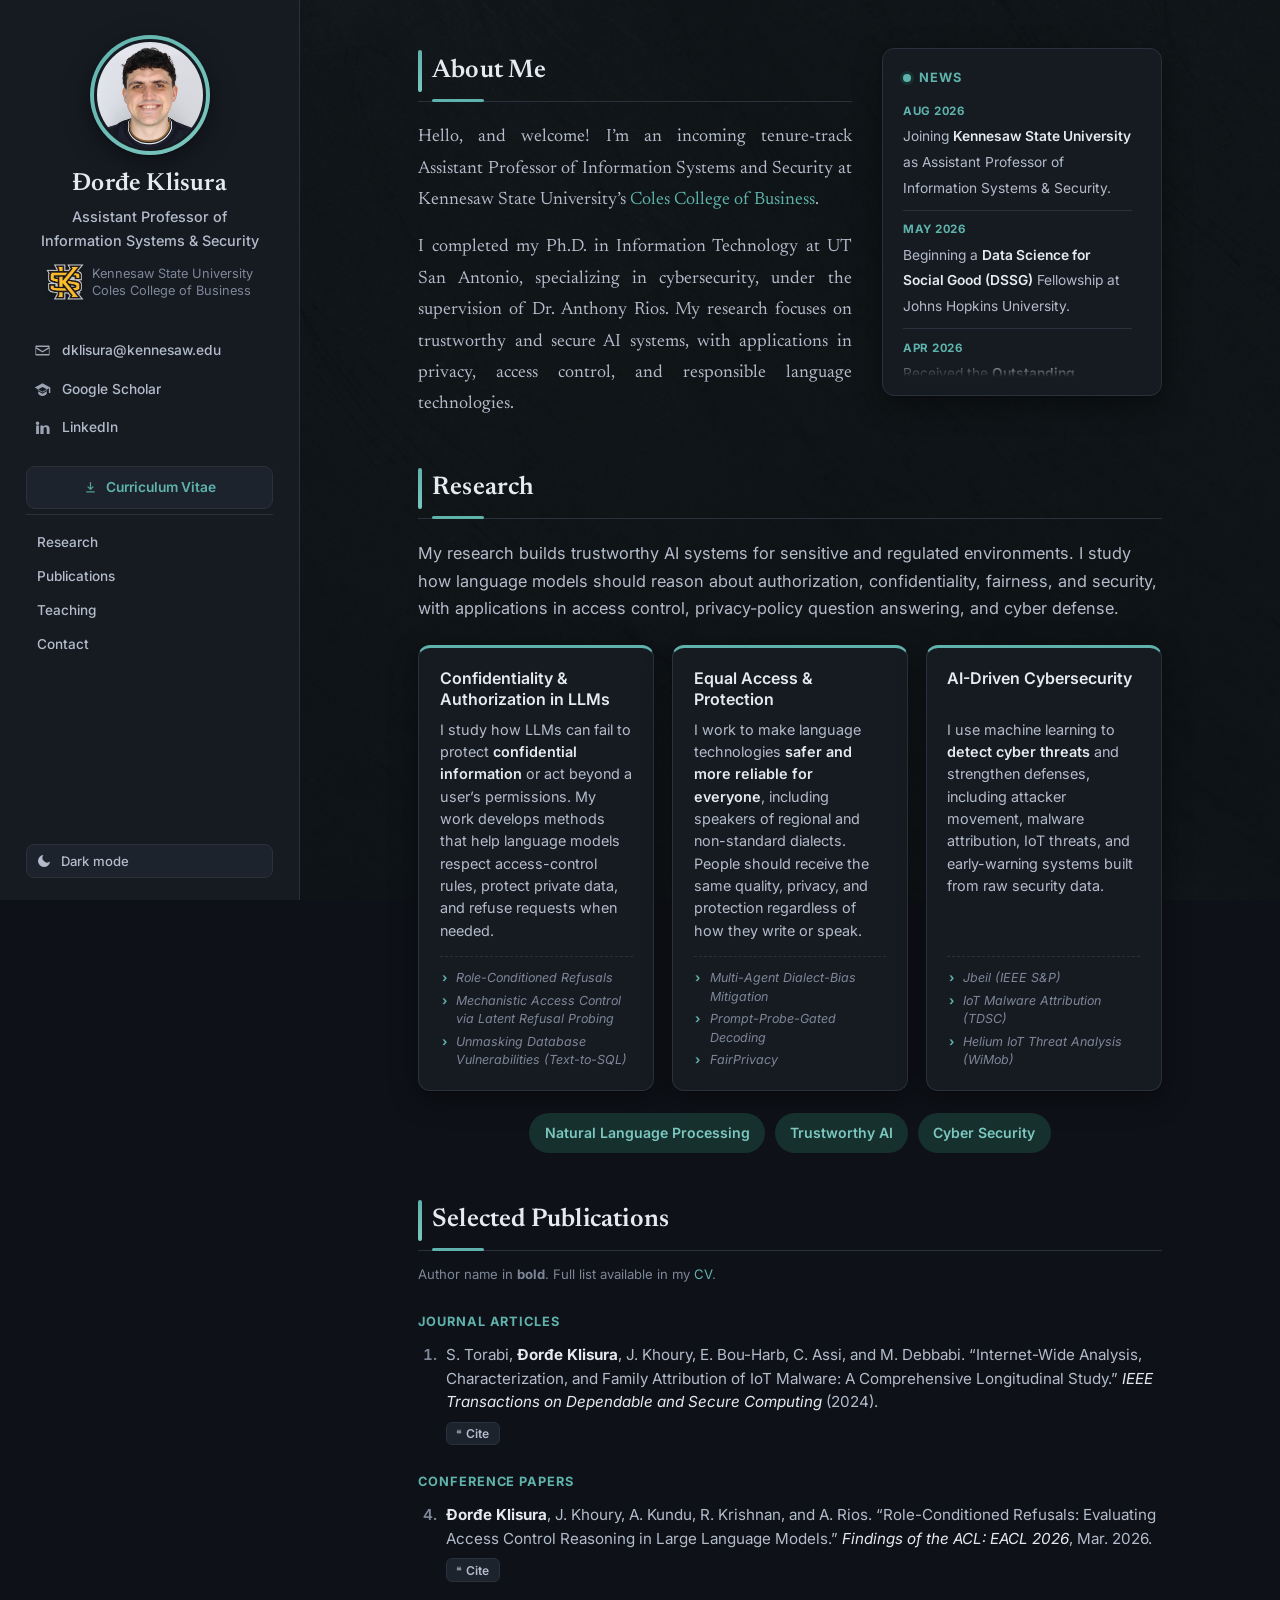
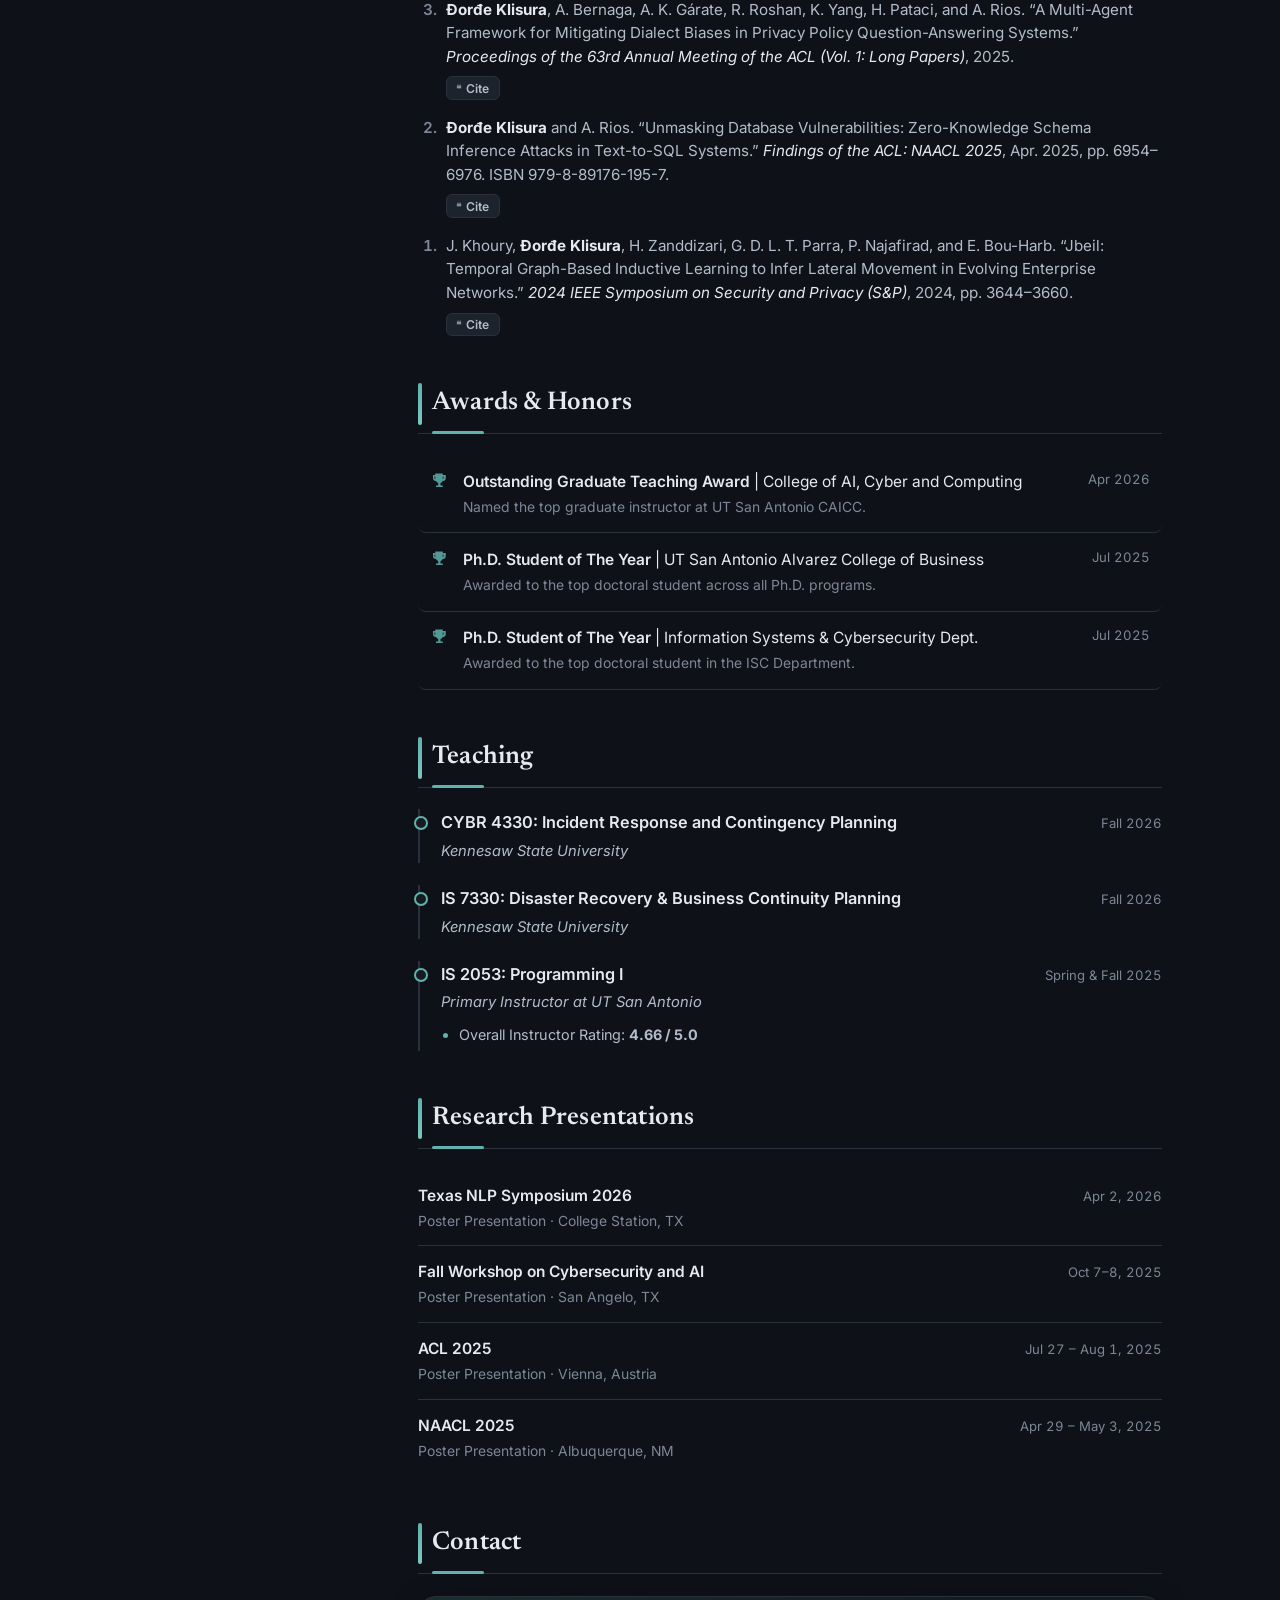
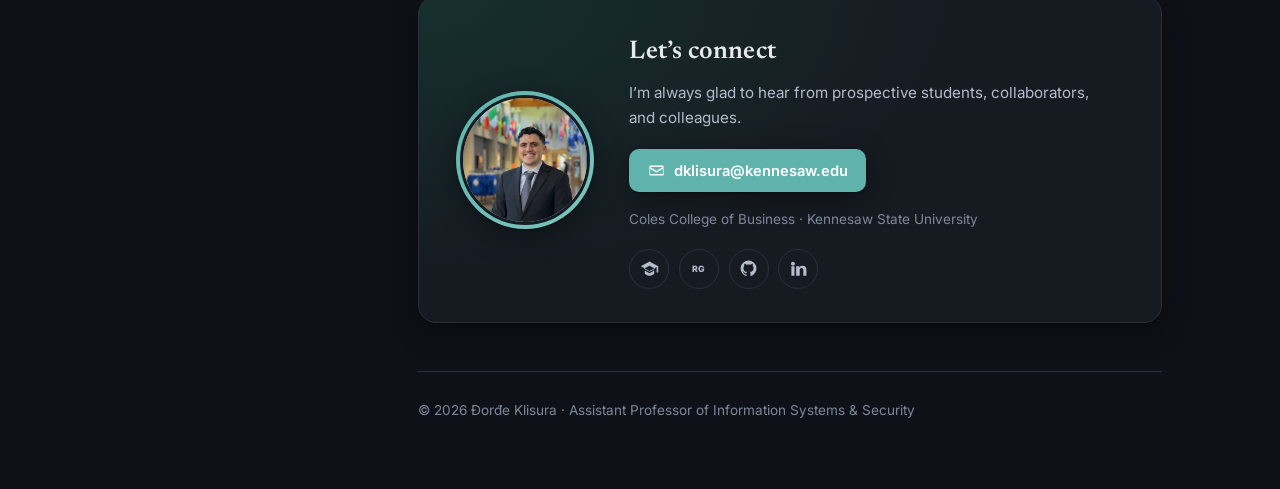
==== index.html @ e6a0f594 "Remove Data Analytics from research keywords Co-Authored-By: Claude Opus 4.8 (1M context) <noreply@a" ====
<!DOCTYPE html>
<html lang="en">
<head>
  <meta charset="UTF-8" />
  <meta name="viewport" content="width=device-width, initial-scale=1.0" />
  <title>Đorđe Klisura | Personal Page</title>
  <meta name="description" content="Đorđe Klisura — Assistant Professor of Information Systems and Security. Research in Trustworthy AI, permission-aware language models, and AI-driven cybersecurity." />
  <meta name="author" content="Đorđe Klisura" />

  <!-- Set theme before paint (default dark) to avoid a flash -->
  <script>
    (function () {
      try {
        document.documentElement.setAttribute("data-theme", localStorage.getItem("theme") || "dark");
      } catch (e) {
        document.documentElement.setAttribute("data-theme", "dark");
      }
    })();
  </script>

  <!-- Open Graph / social share -->
  <meta property="og:type" content="website" />
  <meta property="og:url" content="https://klisura-code.github.io/" />
  <meta property="og:title" content="Đorđe Klisura — Assistant Professor of IS &amp; Security" />
  <meta property="og:description" content="Research in Trustworthy AI, permission-aware language models, and AI-driven cybersecurity." />
  <meta property="og:image" content="https://klisura-code.github.io/assets/img/og-cover.png" />
  <meta property="og:image:width" content="1200" />
  <meta property="og:image:height" content="630" />
  <meta name="twitter:card" content="summary_large_image" />
  <meta name="twitter:title" content="Đorđe Klisura — Assistant Professor of IS &amp; Security" />
  <meta name="twitter:description" content="Research in Trustworthy AI, permission-aware language models, and AI-driven cybersecurity." />
  <meta name="twitter:image" content="https://klisura-code.github.io/assets/img/og-cover.png" />

  <!-- Structured data (schema.org Person) -->
  <script type="application/ld+json">
  {
    "@context": "https://schema.org",
    "@type": "Person",
    "name": "Đorđe Klisura",
    "givenName": "Đorđe",
    "familyName": "Klisura",
    "jobTitle": "Assistant Professor of Information Systems and Security",
    "email": "mailto:dklisura@kennesaw.edu",
    "url": "https://klisura-code.github.io/",
    "image": "https://klisura-code.github.io/picture/profile_photo.jpg",
    "worksFor": {
      "@type": "CollegeOrUniversity",
      "name": "Kennesaw State University",
      "department": "Coles College of Business"
    },
    "alumniOf": [
      { "@type": "CollegeOrUniversity", "name": "The University of Texas at San Antonio" },
      { "@type": "CollegeOrUniversity", "name": "University of Primorska" }
    ],
    "knowsAbout": [
      "Trustworthy AI",
      "Natural Language Processing",
      "Large Language Models",
      "Access Control",
      "Cybersecurity",
      "Machine Learning Fairness"
    ],
    "sameAs": [
      "https://scholar.google.com/citations?user=jpv8YdQAAAAJ&hl=en",
      "https://github.com/klisura-code",
      "https://www.linkedin.com/in/djordje-klisura/"
    ]
  }
  </script>

  <!-- Favicon: ĐK monogram -->
  <link rel="icon" href="[data-uri]" />

  <!-- Fonts -->
  <link rel="preconnect" href="https://fonts.googleapis.com" />
  <link rel="preconnect" href="https://fonts.gstatic.com" crossorigin />
  <link href="https://fonts.googleapis.com/css2?family=Newsreader:ital,opsz,wght@0,6..72,400;0,6..72,500;0,6..72,600;1,6..72,400&family=Inter:wght@400;500;600;700&display=swap" rel="stylesheet" />

  <link rel="stylesheet" href="assets/css/style.css?v=20260606b" />
</head>
<body>
  <a class="skip-link" href="#main">Skip to content</a>

  <div id="progress" class="scroll-progress" aria-hidden="true"></div>

  <header class="topbar">
    <span class="topbar-name">Đorđe Klisura</span>
  </header>

  <button id="navToggle" class="nav-toggle" aria-label="Open navigation" aria-expanded="false">
    <span></span><span></span><span></span>
  </button>

  <div class="layout">
    <!-- ============ SIDEBAR ============ -->
    <aside class="sidebar" id="sidebar">
      <div class="sidebar-inner">
        <div class="profile">
          <span class="avatar-wrap"><img class="avatar" src="picture/profile_photo.jpg" alt="Đorđe Klisura" /></span>
          <h1 class="name">Đorđe Klisura</h1>
          <p class="role">Assistant Professor of<br />Information Systems &amp; Security</p>
          <div class="affil-row">
            <img class="affil-logo" src="picture/Kennesaw_State_Owls_logo.svg.png" alt="Kennesaw State University" width="38" height="38" />
            <p class="affil">Kennesaw State University<br /><span>Coles College of Business</span></p>
          </div>
        </div>

        <ul class="contacts">
          <li>
            <a href="mailto:dklisura@kennesaw.edu">
              <svg viewBox="0 0 24 24" aria-hidden="true"><path d="M3 5h18a1 1 0 0 1 1 1v12a1 1 0 0 1-1 1H3a1 1 0 0 1-1-1V6a1 1 0 0 1 1-1Zm0 2v.2l9 5.4 9-5.4V7H3Zm18 2.5-8.5 5.1a1 1 0 0 1-1 0L3 9.5V17h18V9.5Z"/></svg>
              <span>dklisura@kennesaw.edu</span>
            </a>
          </li>
          <li>
            <a href="https://scholar.google.com/citations?user=jpv8YdQAAAAJ&hl=en" target="_blank" rel="noopener">
              <svg viewBox="0 0 24 24" aria-hidden="true"><path d="M12 3 1 9l11 6 9-4.9V17h2V9L12 3Zm0 13.2L4.8 12.3 12 8.4l7.2 3.9L12 16.2ZM6 14.6v3.1c0 1.7 2.7 3.3 6 3.3s6-1.6 6-3.3v-3.1l-6 3.3-6-3.3Z"/></svg>
              <span>Google Scholar</span>
            </a>
          </li>
          <li>
            <a href="https://www.linkedin.com/in/djordje-klisura/" target="_blank" rel="noopener">
              <svg viewBox="0 0 24 24" aria-hidden="true"><path d="M4.98 3.5a2.5 2.5 0 1 1 0 5 2.5 2.5 0 0 1 0-5ZM3 9h4v12H3V9Zm6 0h3.8v1.7h.05c.53-1 1.83-2.05 3.77-2.05C20.5 8.65 22 10.6 22 14v7h-4v-6.2c0-1.5-.03-3.4-2.07-3.4-2.07 0-2.39 1.6-2.39 3.3V21H9V9Z"/></svg>
              <span>LinkedIn</span>
            </a>
          </li>
        </ul>

        <a class="cv-btn" href="Curriculum_Vitae.pdf" target="_blank" rel="noopener">
          <svg viewBox="0 0 24 24" aria-hidden="true"><path d="M12 3a1 1 0 0 1 1 1v8.59l2.3-2.3a1 1 0 1 1 1.4 1.42l-4 4a1 1 0 0 1-1.4 0l-4-4a1 1 0 1 1 1.4-1.42l2.3 2.3V4a1 1 0 0 1 1-1ZM5 19a1 1 0 0 1 1-1h12a1 1 0 1 1 0 2H6a1 1 0 0 1-1-1Z"/></svg>
          Curriculum Vitae
        </a>

        <nav class="site-nav" aria-label="Sections">
          <a href="#research">Research</a>
          <a href="#publications">Publications</a>
          <a href="#teaching">Teaching</a>
          <a href="#contact">Contact</a>
        </nav>

        <div class="sidebar-foot">
          <button id="themeToggle" class="theme-toggle" aria-label="Toggle dark mode">
            <svg class="i-sun" viewBox="0 0 24 24" aria-hidden="true"><path d="M12 18a6 6 0 1 1 0-12 6 6 0 0 1 0 12Zm0-15a1 1 0 0 1 1 1v1.5a1 1 0 1 1-2 0V4a1 1 0 0 1 1-1Zm0 16a1 1 0 0 1 1 1v1.5a1 1 0 1 1-2 0V20a1 1 0 0 1 1-1ZM4 11h1.5a1 1 0 1 1 0 2H4a1 1 0 1 1 0-2Zm14.5 0H20a1 1 0 1 1 0 2h-1.5a1 1 0 1 1 0-2ZM5.6 4.2 6.7 5.3a1 1 0 0 1-1.4 1.4L4.2 5.6a1 1 0 0 1 1.4-1.4Zm12.7 12.7 1.1 1.1a1 1 0 0 1-1.4 1.4l-1.1-1.1a1 1 0 0 1 1.4-1.4ZM18.4 4.2a1 1 0 0 1 1.4 1.4l-1.1 1.1a1 1 0 0 1-1.4-1.4l1.1-1.1ZM5.7 16.9a1 1 0 0 1 1.4 1.4L6 19.4a1 1 0 0 1-1.4-1.4l1.1-1.1Z"/></svg>
            <svg class="i-moon" viewBox="0 0 24 24" aria-hidden="true"><path d="M21 12.8A9 9 0 1 1 11.2 3a7 7 0 0 0 9.8 9.8Z"/></svg>
            <span class="theme-label">Dark mode</span>
          </button>
        </div>
      </div>
    </aside>

    <!-- ============ MAIN ============ -->
    <main class="content" id="main">

      <section id="about" class="section">
        <div class="about-grid">
        <div class="about-bio">
        <h2>About Me</h2>
        <p class="lede">
          Hello, and welcome! I’m an incoming tenure-track Assistant Professor of Information Systems and Security
          at Kennesaw State University’s
          <a href="https://campus.kennesaw.edu/colleges-departments/coles/academics/information-systems-security/index.php" target="_blank" rel="noopener">Coles College of Business</a>.
        </p>
        <p class="lede" style="margin-top: 1rem;">
          I completed my Ph.D. in Information Technology at UT San Antonio, specializing in cybersecurity,
          under the supervision of Dr. Anthony Rios. My research focuses on
          trustworthy and secure AI systems, with applications in privacy, access control, and
          responsible language technologies.
        </p>
        </div>
        <aside class="about-news">
        <h3 class="news-heading">News</h3>
        <ul class="news-list">
          <li>
            <span class="news-date">Aug 2026</span>
            <span class="news-text">Joining <strong>Kennesaw State University</strong> as Assistant Professor of Information Systems &amp; Security.</span>
          </li>
          <li>
            <span class="news-date">May 2026</span>
            <span class="news-text">Beginning a <strong>Data Science for Social Good (DSSG)</strong> Fellowship at Johns Hopkins University.</span>
          </li>
          <li>
            <span class="news-date">Apr 2026</span>
            <span class="news-text">Received the <strong>Outstanding Graduate Teaching Award</strong> from the UTSA College of AI, Cyber and Computing.</span>
          </li>
          <li>
            <span class="news-date">Mar 2026</span>
            <span class="news-text">“Role-Conditioned Refusals” accepted to <strong>Findings of the ACL: EACL 2026</strong>.</span>
          </li>
          <li>
            <span class="news-date">Jul 2025</span>
            <span class="news-text">Named <strong>Ph.D. Student of the Year</strong>, UTSA Alvarez College of Business.</span>
          </li>
          <li>
            <span class="news-date">May 2025</span>
            <span class="news-text">“A Multi-Agent Framework for Mitigating Dialect Biases” accepted to <strong>ACL 2025</strong> (A&#42;).</span>
          </li>
        </ul>
        </aside>
        </div>
      </section>

      <section id="research" class="section">
        <h2>Research</h2>
        <p class="section-intro">
          My research builds trustworthy AI systems for sensitive and regulated environments.
          I study how language models should reason about authorization, confidentiality, fairness,
          and security, with applications in access control, privacy-policy question answering, and cyber defense.
        </p>
        <div class="research-grid">
          <article class="research-card">
            <h3>Confidentiality &amp; Authorization in LLMs</h3>
            <p>
              I study how LLMs can fail to protect <strong>confidential information</strong> or act beyond a
              user’s permissions. My work develops methods that help language models respect access-control
              rules, protect private data, and refuse requests when needed.
            </p>
            <ul class="research-papers">
              <li>Role-Conditioned Refusals</li>
              <li>Mechanistic Access Control via Latent Refusal Probing</li>
              <li>Unmasking Database Vulnerabilities (Text-to-SQL)</li>
            </ul>
          </article>
          <article class="research-card">
            <h3>Equal Access &amp; Protection</h3>
            <p>
              I work to make language technologies <strong>safer and more reliable for everyone</strong>,
              including speakers of regional and non-standard dialects. People should receive the same quality,
              privacy, and protection regardless of how they write or speak.
            </p>
            <ul class="research-papers">
              <li>Multi-Agent Dialect-Bias Mitigation</li>
              <li>Prompt-Probe-Gated Decoding</li>
              <li>FairPrivacy</li>
            </ul>
          </article>
          <article class="research-card">
            <h3>AI-Driven Cybersecurity</h3>
            <p>
              I use machine learning to <strong>detect cyber threats</strong> and strengthen defenses,
              including attacker movement, malware attribution, IoT threats, and early-warning systems
              built from raw security data.
            </p>
            <ul class="research-papers">
              <li>Jbeil (IEEE S&amp;P)</li>
              <li>IoT Malware Attribution (TDSC)</li>
              <li>Helium IoT Threat Analysis (WiMob)</li>
            </ul>
          </article>
        </div>
        <div class="tags">
          <span class="tag">Natural Language Processing</span>
          <span class="tag">Trustworthy AI</span>
          <span class="tag">Cyber Security</span>
        </div>
      </section>

      <!-- ============ PUBLICATIONS ============ -->
      <section id="publications" class="section">
        <h2>Selected Publications</h2>
        <p class="muted-note">Author name in <strong>bold</strong>. Full list available in my <a href="Curriculum_Vitae.pdf" target="_blank" rel="noopener">CV</a>.</p>

        <h3 class="sub">Journal Articles</h3>
        <ol class="pub-list" reversed>
          <li>
            S. Torabi, <strong>Đorđe Klisura</strong>, J. Khoury, E. Bou-Harb, C. Assi, and M. Debbabi.
            “Internet-Wide Analysis, Characterization, and Family Attribution of IoT Malware: A Comprehensive Longitudinal Study.”
            <em>IEEE Transactions on Dependable and Secure Computing</em> (2024).
            <div class="pub-actions"><button class="cite-btn" data-cite="torabi2024iot">Cite</button></div>
          </li>
        </ol>

        <h3 class="sub">Conference Papers</h3>
        <ol class="pub-list" reversed>
          <li>
            <strong>Đorđe Klisura</strong>, J. Khoury, A. Kundu, R. Krishnan, and A. Rios.
            “Role-Conditioned Refusals: Evaluating Access Control Reasoning in Large Language Models.”
            <em>Findings of the ACL: EACL 2026</em>, Mar. 2026.
            <div class="pub-actions"><button class="cite-btn" data-cite="klisura2026roleconditioned">Cite</button></div>
          </li>
          <li>
            <strong>Đorđe Klisura</strong>, A. Bernaga, A. K. Gárate, R. Roshan, K. Yang, H. Pataci, and A. Rios.
            “A Multi-Agent Framework for Mitigating Dialect Biases in Privacy Policy Question-Answering Systems.”
            <em>Proceedings of the 63rd Annual Meeting of the ACL (Vol. 1: Long Papers)</em>, 2025.
            <div class="pub-actions"><button class="cite-btn" data-cite="klisura2025multiagent">Cite</button></div>
          </li>
          <li>
            <strong>Đorđe Klisura</strong> and A. Rios.
            “Unmasking Database Vulnerabilities: Zero-Knowledge Schema Inference Attacks in Text-to-SQL Systems.”
            <em>Findings of the ACL: NAACL 2025</em>, Apr. 2025, pp. 6954–6976. ISBN 979-8-89176-195-7.
            <div class="pub-actions"><button class="cite-btn" data-cite="klisura2025textsql">Cite</button></div>
          </li>
          <li>
            J. Khoury, <strong>Đorđe Klisura</strong>, H. Zanddizari, G. D. L. T. Parra, P. Najafirad, and E. Bou-Harb.
            “Jbeil: Temporal Graph-Based Inductive Learning to Infer Lateral Movement in Evolving Enterprise Networks.”
            <em>2024 IEEE Symposium on Security and Privacy (S&amp;P)</em>, 2024, pp. 3644–3660.
            <div class="pub-actions"><button class="cite-btn" data-cite="khoury2024jbeil">Cite</button></div>
          </li>
        </ol>

      </section>

      <!-- ============ AWARDS ============ -->
      <section id="awards" class="section">
        <h2>Awards &amp; Honors</h2>
        <ul class="award-list">
          <li>
            <div class="award-main">
              <strong>Outstanding Graduate Teaching Award</strong> | College of AI, Cyber and Computing
              <span class="award-desc">Named the top graduate instructor at UT San Antonio CAICC.</span>
            </div>
            <span class="meta">Apr 2026</span>
          </li>
          <li>
            <div class="award-main">
              <strong>Ph.D. Student of The Year</strong> | UT San Antonio Alvarez College of Business
              <span class="award-desc">Awarded to the top doctoral student across all Ph.D. programs.</span>
            </div>
            <span class="meta">Jul 2025</span>
          </li>
          <li>
            <div class="award-main">
              <strong>Ph.D. Student of The Year</strong> | Information Systems &amp; Cybersecurity Dept.
              <span class="award-desc">Awarded to the top doctoral student in the ISC Department.</span>
            </div>
            <span class="meta">Jul 2025</span>
          </li>
        </ul>
      </section>

      <!-- ============ TEACHING ============ -->
      <section id="teaching" class="section">
        <h2>Teaching</h2>
        <div class="timeline">
          <div class="entry">
            <div class="entry-head">
              <h3>CYBR 4330: Incident Response and Contingency Planning</h3>
              <span class="meta">Fall 2026</span>
            </div>
            <p class="entry-sub">Kennesaw State University</p>
          </div>
          <div class="entry">
            <div class="entry-head">
              <h3>IS 7330: Disaster Recovery &amp; Business Continuity Planning</h3>
              <span class="meta">Fall 2026</span>
            </div>
            <p class="entry-sub">Kennesaw State University</p>
          </div>
          <div class="entry">
            <div class="entry-head">
              <h3>IS 2053: Programming I</h3>
              <span class="meta">Spring &amp; Fall 2025</span>
            </div>
            <p class="entry-sub">Primary Instructor at UT San Antonio</p>
            <ul class="detail">
              <li>Overall Instructor Rating: <strong>4.66 / 5.0</strong></li>
            </ul>
          </div>
        </div>
      </section>

      <!-- ============ PRESENTATIONS ============ -->
      <section id="presentations" class="section">
        <h2>Research Presentations</h2>
        <ul class="award-list">
          <li>
            <div class="award-main">
              <strong>Texas NLP Symposium 2026</strong>
              <span class="award-desc">Poster Presentation · College Station, TX</span>
            </div>
            <span class="meta">Apr 2, 2026</span>
          </li>
          <li>
            <div class="award-main">
              <strong>Fall Workshop on Cybersecurity and AI</strong>
              <span class="award-desc">Poster Presentation · San Angelo, TX</span>
            </div>
            <span class="meta">Oct 7–8, 2025</span>
          </li>
          <li>
            <div class="award-main">
              <strong>ACL 2025</strong>
              <span class="award-desc">Poster Presentation · Vienna, Austria</span>
            </div>
            <span class="meta">Jul 27 – Aug 1, 2025</span>
          </li>
          <li>
            <div class="award-main">
              <strong>NAACL 2025</strong>
              <span class="award-desc">Poster Presentation · Albuquerque, NM</span>
            </div>
            <span class="meta">Apr 29 – May 3, 2025</span>
          </li>
        </ul>
      </section>

      <!-- ============ CONTACT ============ -->
      <section id="contact" class="section">
        <h2>Contact</h2>
        <div class="contact-card">
          <span class="contact-photo">
            <img src="picture/profile.jpg" alt="Đorđe Klisura" />
          </span>
          <div class="contact-body">
            <h3 class="contact-title">Let’s connect</h3>
            <p class="contact-msg">
              I’m always glad to hear from prospective students, collaborators, and colleagues.
            </p>
            <a class="contact-email" href="mailto:dklisura@kennesaw.edu">
              <svg viewBox="0 0 24 24" aria-hidden="true"><path d="M3 5h18a1 1 0 0 1 1 1v12a1 1 0 0 1-1 1H3a1 1 0 0 1-1-1V6a1 1 0 0 1 1-1Zm0 2v.2l9 5.4 9-5.4V7H3Zm18 2.5-8.5 5.1a1 1 0 0 1-1 0L3 9.5V17h18V9.5Z"/></svg>
              dklisura@kennesaw.edu
            </a>
            <p class="contact-office">Coles College of Business · Kennesaw State University</p>
            <div class="contact-socials">
              <a href="https://scholar.google.com/citations?user=jpv8YdQAAAAJ&hl=en" target="_blank" rel="noopener" aria-label="Google Scholar">
                <svg viewBox="0 0 24 24" aria-hidden="true"><path d="M12 3 1 9l11 6 9-4.9V17h2V9L12 3Zm0 13.2L4.8 12.3 12 8.4l7.2 3.9L12 16.2ZM6 14.6v3.1c0 1.7 2.7 3.3 6 3.3s6-1.6 6-3.3v-3.1l-6 3.3-6-3.3Z"/></svg>
              </a>
              <a href="https://www.researchgate.net/profile/Dorde-Klisura?ev=hdr_xprf" target="_blank" rel="noopener" aria-label="ResearchGate">
                <svg viewBox="0 0 24 24" aria-hidden="true"><text x="12" y="16.5" text-anchor="middle" font-family="Inter, Arial, sans-serif" font-size="11" font-weight="800" letter-spacing="-0.5" fill="currentColor">RG</text></svg>
              </a>
              <a href="https://github.com/klisura-code" target="_blank" rel="noopener" aria-label="GitHub">
                <svg viewBox="0 0 24 24" aria-hidden="true"><path d="M12 2a10 10 0 0 0-3.16 19.49c.5.09.68-.22.68-.48l-.01-1.7c-2.78.6-3.37-1.34-3.37-1.34-.45-1.16-1.1-1.47-1.1-1.47-.9-.62.07-.6.07-.6 1 .07 1.53 1.03 1.53 1.03.89 1.52 2.34 1.08 2.91.83.09-.65.35-1.08.63-1.33-2.22-.25-4.55-1.11-4.55-4.94 0-1.09.39-1.98 1.03-2.68-.1-.25-.45-1.27.1-2.64 0 0 .84-.27 2.75 1.02a9.56 9.56 0 0 1 5 0c1.91-1.29 2.75-1.02 2.75-1.02.55 1.37.2 2.39.1 2.64.64.7 1.03 1.59 1.03 2.68 0 3.84-2.34 4.69-4.57 4.94.36.31.68.92.68 1.85l-.01 2.74c0 .27.18.58.69.48A10 10 0 0 0 12 2Z"/></svg>
              </a>
              <a href="https://www.linkedin.com/in/djordje-klisura/" target="_blank" rel="noopener" aria-label="LinkedIn">
                <svg viewBox="0 0 24 24" aria-hidden="true"><path d="M4.98 3.5a2.5 2.5 0 1 1 0 5 2.5 2.5 0 0 1 0-5ZM3 9h4v12H3V9Zm6 0h3.8v1.7h.05c.53-1 1.83-2.05 3.77-2.05C20.5 8.65 22 10.6 22 14v7h-4v-6.2c0-1.5-.03-3.4-2.07-3.4-2.07 0-2.39 1.6-2.39 3.3V21H9V9Z"/></svg>
              </a>
            </div>
          </div>
        </div>
      </section>

      <footer class="page-foot">
        <p>© <span id="year">2026</span> Đorđe Klisura · Assistant Professor of Information Systems &amp; Security</p>
      </footer>

    </main>
  </div>

  <button id="toTop" class="to-top" aria-label="Back to top">
    <svg viewBox="0 0 24 24" aria-hidden="true"><path d="M12 8.3 5.7 14.6a1 1 0 0 0 1.4 1.4L12 11.1l4.9 4.9a1 1 0 0 0 1.4-1.4L12 8.3Z"/></svg>
  </button>

  <script src="assets/js/main.js"></script>
  <script src="assets/js/cite.js"></script>
</body>
</html>
---- assets/css/style.css ----
/* ============================================================
   Đorđe Klisura — Academic site
   Plain CSS, no build step. Light/dark via [data-theme].
   ============================================================ */

:root {
  --bg:        #f7f8fa;
  --surface:   #ffffff;
  --surface-2: #f1f3f7;
  --text:      #1c2230;
  --text-soft: #4a5468;
  --text-dim:  #7b8497;
  --border:    #e3e7ee;
  --accent:    #2f6f6b;   /* deep teal */
  --accent-2:  #1f5450;
  --accent-soft:#e4f0ef;
  --gold:      #b8860b;
  --shadow:    0 1px 2px rgba(20,30,50,.04), 0 6px 24px rgba(20,30,50,.06);
  --radius:    12px;
  --maxw:      820px;
  --sidebar-w: 300px;
}

[data-theme="dark"] {
  --bg:        #0e1117;
  --surface:   #161b22;
  --surface-2: #1c232d;
  --text:      #e6e9ef;
  --text-soft: #b3bccb;
  --text-dim:  #7d8798;
  --border:    #2a313c;
  --accent:    #5fb3ac;
  --accent-2:  #7cc7c0;
  --accent-soft:#16302e;
  --gold:      #d8a93a;
  --shadow:    0 1px 2px rgba(0,0,0,.3), 0 8px 28px rgba(0,0,0,.4);
}

* { box-sizing: border-box; }

html { scroll-behavior: smooth; }

body {
  margin: 0;
  background: var(--bg);
  color: var(--text);
  font-family: "Inter", -apple-system, BlinkMacSystemFont, "Segoe UI", Roboto, sans-serif;
  font-size: 15.5px;
  line-height: 1.65;
  -webkit-font-smoothing: antialiased;
  text-rendering: optimizeLegibility;
}

a { color: var(--accent); text-decoration: none; }
a:hover { text-decoration: underline; }

/* dark-mode textured background (fixed layer — reliable on iOS/mobile) */
[data-theme="dark"] body::before {
  content: ""; position: fixed; inset: 0; z-index: -1; pointer-events: none;
  background-image:
    linear-gradient(rgba(14,17,23,.74), rgba(14,17,23,.82)),
    url("../../picture/pexels-resourceboy-18541807.jpg");
  background-size: cover;
  background-position: center;
  background-repeat: no-repeat;
}

.skip-link {
  position: absolute; left: -999px; top: 0;
  background: var(--accent); color: #fff; padding: .6rem 1rem; z-index: 100;
  border-radius: 0 0 8px 0;
}
.skip-link:focus { left: 0; }

/* ============================================================
   Layout
   ============================================================ */
.layout { display: flex; align-items: flex-start; }

.sidebar {
  width: var(--sidebar-w);
  flex: 0 0 var(--sidebar-w);
  height: 100vh;
  position: sticky;
  top: 0;
  border-right: 1px solid var(--border);
  background: var(--surface);
  overflow-y: auto;
}
.sidebar-inner { padding: 2.2rem 1.6rem 1.4rem; display: flex; flex-direction: column; min-height: 100%; }

.content {
  flex: 1 1 auto;
  min-width: 0;
  max-width: var(--maxw);
  margin: 0 auto;
  padding: 3rem 2.4rem 4rem;
  overflow-wrap: break-word;
}

/* ============================================================
   Profile / sidebar
   ============================================================ */
.profile { text-align: center; margin-bottom: 1rem; }

/* avatar with branded gradient ring */
.avatar-wrap {
  display: block; box-sizing: border-box;
  width: 120px; height: 120px; margin: 0 auto .9rem;
  padding: 4px; border-radius: 50%;
  background: linear-gradient(135deg, var(--accent), var(--accent-2));
  box-shadow: var(--shadow);
}
.avatar {
  width: 112px; height: 112px;
  border-radius: 50%;
  object-fit: cover; object-position: center top;
  display: block;
  border: 3px solid var(--surface);
  background: var(--surface-2);
}

.name {
  font-family: "Newsreader", Georgia, serif;
  font-weight: 600;
  font-size: 1.55rem;
  line-height: 1.2;
  margin: 0 0 .35rem;
  letter-spacing: .2px;
}
.role { margin: 0 0 .65rem; font-size: .9rem; color: var(--text-soft); font-weight: 500; }
.affil-row {
  display: inline-flex; align-items: center; gap: .55rem;
  text-align: left; margin: 0 auto;
}
.affil-logo {
  width: 38px; height: 38px; flex: 0 0 38px; object-fit: contain;
  filter: drop-shadow(0 1px 2px rgba(0,0,0,.15));
}
.affil { margin: 0; font-size: .8rem; color: var(--text-dim); line-height: 1.35; }
.affil span { color: var(--text-dim); }

.contacts { list-style: none; padding: 0; margin: .5rem 0 1.2rem; display: flex; flex-direction: column; gap: .15rem; }
.contacts a {
  display: flex; align-items: center; gap: .65rem;
  padding: .42rem .55rem; border-radius: 8px;
  color: var(--text-soft); font-size: .86rem; font-weight: 500;
}
.contacts a:hover { background: var(--surface-2); color: var(--accent); text-decoration: none; }
.contacts svg { width: 17px; height: 17px; fill: currentColor; flex: 0 0 17px; opacity: .85; }
.contacts span { overflow: hidden; text-overflow: ellipsis; white-space: nowrap; }

/* download CV button */
.cv-btn {
  display: flex; align-items: center; justify-content: center; gap: .5rem;
  margin: .1rem 0 .25rem; padding: .55rem 1rem;
  background: var(--surface-2); color: var(--accent);
  border: 1px solid var(--border); border-radius: 9px;
  font-size: .86rem; font-weight: 600;
  transition: background .15s, border-color .15s, color .15s;
}
.cv-btn:hover {
  background: var(--accent-soft); border-color: var(--accent); color: var(--accent-2);
  text-decoration: none;
}
.cv-btn svg { width: 15px; height: 15px; fill: currentColor; opacity: .85; }

/* nav */
.site-nav { display: flex; flex-direction: column; gap: .05rem; margin-top: .1rem; padding-top: .65rem; border-top: 1px solid var(--border); }
.site-nav a {
  padding: .34rem .6rem; border-radius: 7px;
  color: var(--text-soft); font-size: .85rem; font-weight: 500;
  border-left: 2px solid transparent;
}
.site-nav a:hover { background: var(--surface-2); text-decoration: none; color: var(--text); }
.site-nav a.active { color: var(--accent); background: var(--accent-soft); border-left-color: var(--accent); font-weight: 600; }

.sidebar-foot { margin-top: auto; padding-top: 1.2rem; }
.theme-toggle {
  display: flex; align-items: center; gap: .55rem;
  width: 100%; padding: .5rem .6rem;
  background: var(--surface-2); border: 1px solid var(--border);
  border-radius: 8px; color: var(--text-soft); cursor: pointer;
  font-size: .82rem; font-weight: 500; font-family: inherit;
  transition: background .15s;
}
.theme-toggle:hover { color: var(--accent); border-color: var(--accent); }
.theme-toggle svg { width: 16px; height: 16px; fill: currentColor; }
.theme-toggle .i-moon { display: none; }
[data-theme="dark"] .theme-toggle .i-sun { display: none; }
[data-theme="dark"] .theme-toggle .i-moon { display: inline; }

/* ============================================================
   Sections
   ============================================================ */
.section { margin-bottom: 2.8rem; scroll-margin-top: 1.5rem; }

.section h2 {
  font-family: "Newsreader", Georgia, serif;
  font-size: 1.6rem;
  font-weight: 600;
  letter-spacing: .2px;
  margin: 0 0 1.3rem;
  padding: .1rem 0 .55rem .85rem;
  border-bottom: 1px solid var(--border);
  position: relative;
  display: flex;
  align-items: center;
}
/* leading accent bar */
.section h2::before {
  content: ""; position: absolute; left: 0; top: .15rem; bottom: .55rem;
  width: 4px; border-radius: 4px;
  background: linear-gradient(var(--accent), var(--accent-2));
}
/* short underline accent */
.section h2::after {
  content: ""; position: absolute; left: .85rem; bottom: -1px;
  width: 52px; height: 3px; border-radius: 3px; background: var(--accent);
}

.lede {
  font-size: 1.12rem; line-height: 1.75; color: var(--text-soft);
  font-family: "Newsreader", Georgia, serif; margin: 0;
  text-align: justify; text-justify: inter-word; hyphens: auto;
}
.lede strong { color: var(--text); font-weight: 600; }

/* About + News side-by-side */
.about-grid {
  display: grid; grid-template-columns: 1.55fr 1fr; gap: 1.9rem; align-items: start;
}
.about-bio h2 { margin-top: 0; }
.about-news {
  background: var(--surface); border: 1px solid var(--border);
  border-radius: var(--radius); padding: 1.15rem 1.25rem; box-shadow: var(--shadow);
  position: sticky; top: 1.5rem;
}
.news-heading {
  margin: 0 0 .85rem; font-size: .8rem; text-transform: uppercase; letter-spacing: 1px;
  color: var(--accent); font-weight: 700; display: flex; align-items: center; gap: .5rem;
}
.news-heading::before {
  content: ""; width: 8px; height: 8px; border-radius: 50%;
  background: var(--accent); box-shadow: 0 0 0 3px var(--accent-soft);
}

.muted-note { font-size: .82rem; color: var(--text-dim); margin: -.5rem 0 1.1rem; }

.sub {
  font-size: .8rem; text-transform: uppercase; letter-spacing: .9px;
  color: var(--accent); font-weight: 700; margin: 1.6rem 0 .7rem;
}

.dim { color: var(--text-dim); font-weight: 400; }

/* news feed (widget beside the bio) */
.news-list { list-style: none; margin: 0; padding: 0; }
/* fixed-height scrollable feed inside the widget */
.about-news .news-list {
  max-height: 275px; overflow-y: auto; padding-right: .55rem;
  scrollbar-width: thin; scrollbar-color: var(--border) transparent;
  -webkit-mask-image: linear-gradient(to bottom, #000 calc(100% - 18px), transparent);
          mask-image: linear-gradient(to bottom, #000 calc(100% - 18px), transparent);
}
.about-news .news-list::-webkit-scrollbar { width: 6px; }
.about-news .news-list::-webkit-scrollbar-thumb { background: var(--border); border-radius: 3px; }
.about-news .news-list::-webkit-scrollbar-track { background: transparent; }
.news-list li {
  padding: .6rem 0; border-bottom: 1px solid var(--border);
}
.news-list li:first-child { padding-top: 0; }
.news-list li:last-child { border-bottom: none; padding-bottom: 0; }
.news-date {
  display: block; margin-bottom: .15rem;
  font-size: .72rem; font-weight: 700; color: var(--accent);
  text-transform: uppercase; letter-spacing: .5px;
  font-variant-numeric: tabular-nums;
}
.news-text { font-size: .86rem; line-height: 1.45; color: var(--text-soft); }
.news-text strong { color: var(--text); font-weight: 600; }

/* research narrative */
.section-intro {
  font-size: 1.02rem; line-height: 1.7; color: var(--text-soft);
  margin: 0 0 1.4rem;
}
.research-grid {
  display: grid; grid-template-columns: repeat(3, 1fr); gap: 1.1rem; margin-bottom: 1.4rem;
}
.research-card {
  display: flex; flex-direction: column;
  background: var(--surface); border: 1px solid var(--border);
  border-radius: var(--radius); padding: 1.25rem 1.3rem; box-shadow: var(--shadow);
  border-top: 3px solid var(--accent);
  transition: transform .18s, border-color .18s;
}
.research-card:hover { transform: translateY(-3px); }
.research-card h3 {
  margin: 0 0 .55rem; font-size: 1rem; font-weight: 600; color: var(--text);
  line-height: 1.3; min-height: 2.6em;   /* 2 lines, so descriptions align */
}
.research-card p {
  margin: 0 0 .9rem; font-size: .9rem; line-height: 1.55; color: var(--text-soft);
}
.research-card strong { color: var(--text); font-weight: 600; }
.research-card .research-papers {
  list-style: none; margin: auto 0 0; padding: .75rem 0 0;
  border-top: 1px dashed var(--border);
}
.research-card .research-papers li {
  position: relative; padding-left: 1rem; margin-bottom: .3rem;
  font-size: .78rem; line-height: 1.45; color: var(--text-dim); font-style: italic;
}
.research-card .research-papers li:last-child { margin-bottom: 0; }
.research-card .research-papers li::before {
  content: "›"; position: absolute; left: .1rem; top: -.02em;
  color: var(--accent); font-style: normal; font-weight: 700;
}

/* tags */
.tags { display: flex; flex-wrap: wrap; justify-content: center; gap: .6rem; margin-top: .4rem; }
@media (max-width: 600px) { .tags { justify-content: flex-start; } }
.tag {
  background: var(--accent-soft); color: var(--accent-2);
  padding: .45rem .9rem; border-radius: 999px;
  font-size: .88rem; font-weight: 600; border: 1px solid transparent;
  transition: transform .16s, box-shadow .16s, border-color .16s;
}
.tag:hover { transform: translateY(-2px); box-shadow: var(--shadow); border-color: var(--accent); }
[data-theme="dark"] .tag { color: var(--accent-2); }

/* animated underline for inline content links (not nav/contacts/icon links) */
.lede a,
.pub-list a,
.entry-sub a:not(.ext-link),
.detail a {
  position: relative;
  text-decoration: none;
  background-image: linear-gradient(var(--accent), var(--accent));
  background-size: 0% 1.5px;
  background-position: 0 100%;
  background-repeat: no-repeat;
  transition: background-size .28s ease;
}
.lede a:hover,
.pub-list a:hover,
.entry-sub a:not(.ext-link):hover,
.detail a:hover {
  background-size: 100% 1.5px;
  text-decoration: none;
}

/* ============================================================
   Publications
   ============================================================ */
.pub-list { margin: 0; padding-left: 1.4rem; }
.pub-list li {
  margin-bottom: 1rem; padding-left: .3rem; line-height: 1.55;
  color: var(--text-soft); font-size: .95rem;
}
.pub-list li::marker { color: var(--text-dim); font-weight: 600; }
.pub-list strong { color: var(--text); }
.pub-list em { color: var(--text); font-style: italic; }

.badge {
  display: inline-block; margin: .2rem .15rem 0;
  font-size: .72rem; font-weight: 600; padding: .12rem .5rem;
  border-radius: 6px; background: var(--surface-2);
  color: var(--text-soft); border: 1px solid var(--border);
  white-space: nowrap; vertical-align: middle;
}
.badge-star { background: var(--accent); color: #fff; border-color: var(--accent); }
.badge-soft { background: var(--accent-soft); color: var(--accent-2); border-color: transparent; }

/* publication action row (Cite + future PDF/arXiv/Code links) */
.pub-actions { display: flex; flex-wrap: wrap; gap: .4rem; margin-top: .5rem; }
.cite-btn, .pub-link {
  display: inline-flex; align-items: center; gap: .3rem;
  font-size: .76rem; font-weight: 600; font-family: inherit;
  padding: .2rem .6rem; border-radius: 6px; cursor: pointer;
  background: var(--surface-2); color: var(--text-soft);
  border: 1px solid var(--border); transition: all .15s;
  text-decoration: none;
}
.cite-btn::before { content: "❝"; font-size: .85em; line-height: 1; opacity: .7; }
.cite-btn:hover, .pub-link:hover {
  background: var(--accent); color: #fff; border-color: var(--accent); text-decoration: none;
}
.cite-btn.done { background: var(--accent); color: #fff; border-color: var(--accent); }

/* BibTeX modal */
.cite-modal {
  position: fixed; inset: 0; z-index: 90;
  display: flex; align-items: center; justify-content: center;
  padding: 1.2rem; background: rgba(10,16,24,.55);
  opacity: 0; transition: opacity .2s ease;
}
.cite-modal.show { opacity: 1; }
.cite-modal[hidden] { display: none; }
.cite-modal__box {
  width: 100%; max-width: 640px; max-height: 85vh; overflow: auto;
  background: var(--surface); border: 1px solid var(--border);
  border-radius: var(--radius); box-shadow: var(--shadow);
  transform: translateY(8px); transition: transform .2s ease;
}
.cite-modal.show .cite-modal__box { transform: none; }
.cite-modal__head {
  display: flex; align-items: center; justify-content: space-between;
  padding: .9rem 1.2rem; border-bottom: 1px solid var(--border);
}
.cite-modal__title {
  font-size: .78rem; text-transform: uppercase; letter-spacing: .9px;
  color: var(--accent); font-weight: 700;
}
.cite-modal__close {
  background: none; border: none; cursor: pointer; line-height: 1;
  font-size: 1.5rem; color: var(--text-dim); padding: 0 .2rem;
}
.cite-modal__close:hover { color: var(--text); }
.cite-modal__text {
  margin: 0; padding: 1.2rem; white-space: pre-wrap; word-break: break-word;
  font-family: ui-monospace, SFMono-Regular, "SF Mono", Menlo, Consolas, monospace;
  font-size: .82rem; line-height: 1.55; color: var(--text-soft);
}
.cite-modal__copy {
  display: block; margin: 0 1.2rem 1.2rem auto;
  padding: .5rem 1.1rem; border-radius: 8px; cursor: pointer;
  font-size: .85rem; font-weight: 600; font-family: inherit;
  background: var(--accent); color: #fff; border: 1px solid var(--accent);
  transition: background .15s;
}
.cite-modal__copy:hover { background: var(--accent-2); }

/* ============================================================
   Timeline entries
   ============================================================ */
.timeline { display: flex; flex-direction: column; gap: 1.4rem; }
.entry {
  position: relative; padding-left: 1.3rem;
  border-left: 2px solid var(--border);
}
.entry::before {
  content: ""; position: absolute; left: -6px; top: .45rem;
  width: 10px; height: 10px; border-radius: 50%;
  background: var(--surface); border: 2px solid var(--accent);
  transition: background .18s ease, box-shadow .18s ease, transform .18s ease;
}
.entry:hover::before {
  background: var(--accent);
  transform: scale(1.15);
  box-shadow: 0 0 0 4px var(--accent-soft);
}
.entry-head {
  display: flex; justify-content: space-between; align-items: baseline;
  gap: 1rem; flex-wrap: wrap;
}
.entry-head h3 {
  margin: 0; font-size: 1.02rem; font-weight: 600; color: var(--text);
}
.entry .meta { font-size: .82rem; color: var(--text-dim); white-space: nowrap; font-variant-numeric: tabular-nums; }
.entry-sub { margin: .15rem 0 0; color: var(--text-soft); font-style: italic; font-size: .92rem; }

/* Professional Development: place date/location below the event title */
#development .entry-head { flex-direction: column; align-items: flex-start; gap: .12rem; }

/* inline external link (e.g. program / institution site) */
.ext-link {
  font-style: normal; font-weight: 600; font-size: .82rem;
  color: var(--accent); white-space: nowrap; margin-left: .45rem;
}
.ext-link::before {
  content: "·"; color: var(--text-dim); font-weight: 400; margin-right: .45rem;
}
.ext-link::after { content: "↗"; font-size: .9em; margin-left: .15rem; }
.ext-link:hover { text-decoration: underline; }

.pill {
  display: inline-block; font-size: .68rem; font-weight: 700;
  text-transform: uppercase; letter-spacing: .5px;
  background: var(--accent-soft); color: var(--accent-2);
  padding: .12rem .45rem; border-radius: 5px; vertical-align: middle;
  font-style: normal;
}

.detail { margin: .5rem 0 0; padding-left: 1.1rem; }
.detail li { font-size: .9rem; color: var(--text-soft); margin-bottom: .25rem; }
.detail li::marker { color: var(--accent); }

/* ============================================================
   Award / list rows
   ============================================================ */
.award-list { list-style: none; margin: 0; padding: 0; }
.award-list li {
  display: flex; justify-content: space-between; align-items: baseline;
  gap: 1.2rem; padding: .8rem 0; border-bottom: 1px solid var(--border);
}
.award-list li:last-child { border-bottom: none; }
.award-main { min-width: 0; }
.award-main strong { color: var(--text); font-weight: 600; }
.award-desc { display: block; font-size: .87rem; color: var(--text-dim); margin-top: .1rem; }
.award-list .meta { font-size: .82rem; color: var(--text-dim); white-space: nowrap; font-variant-numeric: tabular-nums; }

/* Awards — trophy marker (scoped to #awards only) */
#awards .award-list li {
  display: grid;
  grid-template-columns: auto 1fr auto;
  column-gap: .95rem;
  align-items: start;
  padding: .85rem .7rem;
  border-bottom: 1px solid var(--border);
  border-radius: 8px;
  transition: background .15s;
}
#awards .award-list li:hover { background: var(--accent-soft); }
#awards .award-list li::before {
  content: "";
  width: 18px; height: 18px; margin-top: .18rem; opacity: .85;
  background: url("[data-uri]") center/contain no-repeat;
}
[data-theme="dark"] #awards .award-list li::before {
  background-image: url("[data-uri]");
}

/* ============================================================
   Cards / two column
   ============================================================ */
.two-col { display: grid; grid-template-columns: 1fr 1fr; gap: 1.2rem; }
.card {
  background: var(--surface); border: 1px solid var(--border);
  border-radius: var(--radius); padding: 1.3rem 1.4rem; box-shadow: var(--shadow);
  transition: transform .18s, border-color .18s, box-shadow .18s;
}
.card:hover { transform: translateY(-2px); border-color: var(--accent); }
.card-title {
  font-size: .78rem; text-transform: uppercase; letter-spacing: .9px;
  color: var(--accent); font-weight: 700; margin: 0 0 .7rem;
}
.plain { list-style: none; margin: 0; padding: 0; }
.plain li {
  font-size: .88rem; color: var(--text-soft);
  padding: .32rem 0; border-bottom: 1px dashed var(--border); line-height: 1.45;
}
.plain li:last-child { border-bottom: none; }
.plain strong { color: var(--text); }

/* ============================================================
   Contact
   ============================================================ */
.contact-card {
  display: flex; align-items: center; gap: 2.2rem;
  margin-top: 1.4rem; padding: 2.1rem 2.3rem;
  background:
    radial-gradient(120% 140% at 0% 0%, var(--accent-soft), transparent 60%),
    var(--surface);
  border: 1px solid var(--border); border-radius: 18px; box-shadow: var(--shadow);
}
.contact-photo {
  flex: 0 0 auto; display: block; box-sizing: border-box;
  width: 138px; height: 138px; padding: 4px; border-radius: 50%;
  background: linear-gradient(135deg, var(--accent), var(--accent-2));
  box-shadow: var(--shadow);
}
.contact-photo img {
  width: 130px; height: 130px; border-radius: 50%; display: block;
  object-fit: cover; object-position: center top; border: 3px solid var(--surface);
}
.contact-body { min-width: 0; }
.contact-title {
  font-family: "Newsreader", Georgia, serif; font-size: 1.6rem; font-weight: 600;
  margin: 0 0 .5rem; color: var(--text); letter-spacing: .2px;
}
.contact-msg { margin: 0 0 1.2rem; font-size: .95rem; line-height: 1.6; color: var(--text-soft); max-width: 48ch; }
.contact-email {
  display: inline-flex; align-items: center; gap: .55rem;
  background: var(--accent); color: #fff; padding: .6rem 1.15rem; border-radius: 10px;
  font-weight: 600; font-size: .92rem; box-shadow: var(--shadow);
  transition: background .15s, transform .15s;
}
.contact-email:hover { background: var(--accent-2); text-decoration: none; transform: translateY(-1px); }
.contact-email svg { width: 17px; height: 17px; fill: currentColor; }
.contact-office { margin: 1rem 0 1.1rem; font-size: .85rem; color: var(--text-dim); }
.contact-socials { display: flex; gap: .6rem; }
.contact-socials a {
  width: 40px; height: 40px; border-radius: 50%;
  display: flex; align-items: center; justify-content: center;
  background: var(--surface); border: 1px solid var(--border); color: var(--text-soft);
  transition: background .15s, color .15s, border-color .15s, transform .15s;
}
.contact-socials a:hover {
  background: var(--accent); color: #fff; border-color: var(--accent);
  transform: translateY(-2px); text-decoration: none;
}
.contact-socials svg { width: 19px; height: 19px; fill: currentColor; }

@media (max-width: 600px) {
  .contact-card { flex-direction: column; text-align: center; gap: 1.4rem; padding: 1.9rem 1.4rem; }
  .contact-msg { max-width: none; }
  .contact-email, .contact-socials { justify-content: center; }
}

/* ============================================================
   Skills grid
   ============================================================ */
.skills-grid { display: grid; grid-template-columns: 1fr 1fr; gap: 1.1rem; }
.skill-block {
  background: var(--surface); border: 1px solid var(--border);
  border-radius: var(--radius); padding: 1.1rem 1.25rem; box-shadow: var(--shadow);
  transition: transform .18s, border-color .18s;
}
.skill-block:hover { transform: translateY(-2px); border-color: var(--accent); }
.skill-block h3 {
  margin: 0 0 .4rem; font-size: .82rem; text-transform: uppercase;
  letter-spacing: .7px; color: var(--accent); font-weight: 700;
}
.skill-block p { margin: 0; font-size: .9rem; color: var(--text-soft); line-height: 1.55; }

/* ============================================================
   Footer
   ============================================================ */
.page-foot {
  margin-top: 3rem; padding-top: 1.5rem; border-top: 1px solid var(--border);
  font-size: .85rem; color: var(--text-dim);
}
.page-foot p { margin: .2rem 0; }

/* ============================================================
   Micro-polish: focus, selection, scroll-reveal, back-to-top
   ============================================================ */
::selection { background: var(--accent); color: #fff; }

/* scroll progress bar */
.scroll-progress {
  position: fixed; top: 0; left: 0; z-index: 70;
  height: 3px; width: 0;
  background: linear-gradient(90deg, var(--accent), var(--accent-2));
  will-change: width;
}

:focus-visible {
  outline: 2px solid var(--accent);
  outline-offset: 2px;
  border-radius: 4px;
}

/* Scroll reveal — sections fade/slide in as they enter the viewport */
.reveal { opacity: 0; transform: translateY(14px); transition: opacity .55s ease, transform .55s ease; }
.reveal.in { opacity: 1; transform: none; }

/* Back to top */
.to-top {
  position: fixed; right: 1.6rem; bottom: 1.6rem; z-index: 45;
  width: 44px; height: 44px; border-radius: 50%;
  background: var(--accent); border: none; cursor: pointer;
  display: flex; align-items: center; justify-content: center;
  box-shadow: var(--shadow);
  opacity: 0; pointer-events: none; transform: translateY(8px) scale(.9);
  transition: opacity .25s, transform .25s, background .15s;
}
.to-top.show { opacity: 1; pointer-events: auto; transform: none; }
.to-top:hover { background: var(--accent-2); }
.to-top svg { width: 22px; height: 22px; fill: #fff; }

/* ============================================================
   Mobile top bar (name) — hidden on desktop
   ============================================================ */
.topbar { display: none; }

/* ============================================================
   Mobile nav toggle
   ============================================================ */
.nav-toggle {
  display: none; position: fixed; top: 1rem; right: 1rem; z-index: 60;
  width: 44px; height: 44px; border-radius: 10px;
  background: var(--surface); border: 1px solid var(--border);
  box-shadow: var(--shadow); cursor: pointer;
  flex-direction: column; align-items: center; justify-content: center; gap: 4px;
}
.nav-toggle span {
  display: block; width: 20px; height: 2px; background: var(--text);
  border-radius: 2px; transition: transform .25s, opacity .2s;
}
.nav-toggle[aria-expanded="true"] span:nth-child(1) { transform: translateY(6px) rotate(45deg); }
.nav-toggle[aria-expanded="true"] span:nth-child(2) { opacity: 0; }
.nav-toggle[aria-expanded="true"] span:nth-child(3) { transform: translateY(-6px) rotate(-45deg); }

/* ============================================================
   Responsive
   ============================================================ */
@media (max-width: 980px) {
  .two-col, .skills-grid { grid-template-columns: 1fr; }
  .research-grid { grid-template-columns: 1fr; }
  .research-card h3 { min-height: 0; }   /* stacked: no need to reserve 2 lines */
  .about-grid { grid-template-columns: 1fr; gap: 1.4rem; }
  .about-news { position: static; }
}

@media (max-width: 820px) {
  .topbar {
    display: flex; align-items: center;
    position: fixed; top: 0; left: 0; right: 0; height: 56px; z-index: 55;
    padding: 0 1.2rem;
    background: var(--surface);
    border-bottom: 1px solid var(--border);
    box-shadow: var(--shadow);
  }
  .topbar-name {
    font-family: "Newsreader", Georgia, serif;
    font-weight: 600; font-size: 1.2rem; letter-spacing: .2px; color: var(--text);
  }
  .nav-toggle { display: flex; top: 6px; right: 10px; width: 44px; height: 44px; z-index: 65; }
  .layout { flex-direction: column; }
  .sidebar {
    position: fixed; top: 0; left: 0; bottom: 0;
    width: 88%; max-width: 320px; height: 100vh; height: 100dvh; flex: none;
    transform: translateX(-100%); transition: transform .28s ease;
    z-index: 62; box-shadow: var(--shadow);
  }
  .sidebar.open { transform: translateX(0); }
  .content { max-width: 100%; padding: 4.5rem 1.4rem 3rem; width: 100%; }
  /* larger touch targets on phones */
  .site-nav a { padding: .55rem .6rem; }
  .contacts a { padding: .55rem .55rem; }
  .backdrop {
    position: fixed; inset: 0; background: rgba(0,0,0,.4);
    opacity: 0; pointer-events: none; transition: opacity .25s; z-index: 58;
  }
  .backdrop.show { opacity: 1; pointer-events: auto; }
}

@media (max-width: 520px) {
  .entry-head { gap: .2rem; }
  /* comfortable tap targets for Cite buttons */
  .cite-btn, .pub-link { padding: .35rem .8rem; font-size: .8rem; }
  /* give the news feed a touch more room when stacked full-width */
  .about-news .news-list { max-height: 260px; }
  .award-list li { flex-direction: column; gap: .15rem; }
  .award-list .meta { order: -1; }
  /* #awards uses a grid (trophy marker) — keep title + date in the text column */
  #awards .award-list li { grid-template-columns: auto 1fr; row-gap: .15rem; }
  #awards .award-list .meta { order: 0; grid-column: 2; color: var(--text-dim); }
}

/* Touch devices: prevent "stuck" hover states after a tap */
@media (hover: none) {
  .card:hover, .skill-block:hover, .tag:hover, .stat:hover,
  .research-card:hover { transform: none; box-shadow: var(--shadow); }
  .entry:hover::before { transform: none; box-shadow: none; background: var(--surface); }
  #awards .award-list li:hover { background: transparent; }
}

@media (prefers-reduced-motion: reduce) {
  html { scroll-behavior: auto; }
  * { transition: none !important; }
  .reveal { opacity: 1 !important; transform: none !important; }
}

/* ============================================================
   Print — clean CV output (File → Print / Save as PDF)
   ============================================================ */
@media print {
  :root { --bg: #fff; --surface: #fff; --surface-2: #fff; --border: #ccc; }
  body { font-size: 10.5pt; color: #000; }
  [data-theme="dark"] body::before { display: none !important; }
  .sidebar { position: static; width: 100%; height: auto; border: none; overflow: visible; }
  .sidebar-inner { padding: 0 0 1rem; }
  .site-nav, .sidebar-foot, .nav-toggle, .to-top, .backdrop, .skip-link,
  .pub-actions, .cite-modal { display: none !important; }
  .about-grid { display: block; }
  .about-news { box-shadow: none; border-color: #ccc; margin-top: 1rem; }
  .about-news .news-list { max-height: none; overflow: visible; -webkit-mask-image: none; mask-image: none; padding-right: 0; }
  .layout { display: block; }
  .content { max-width: 100%; padding: 0; margin: 0; }
  .profile { text-align: left; display: flex; align-items: center; gap: 1rem; margin-bottom: .6rem; }
  .avatar-wrap { width: 78px; height: 78px; margin: 0; padding: 0; background: none; box-shadow: none; }
  .avatar { width: 72px; height: 72px; margin: 0; }
  .scroll-progress { display: none !important; }
  .contacts { flex-direction: row; flex-wrap: wrap; gap: .4rem 1.2rem; margin: .4rem 0 1rem; }
  .card, .skill-block, .stat { box-shadow: none; transform: none !important; break-inside: avoid; }
  .section { break-inside: avoid-page; margin-bottom: 1.2rem; }
  .reveal { opacity: 1 !important; transform: none !important; }
  a { color: #000; text-decoration: none; }
  .section h2 { border-color: #000; }
}
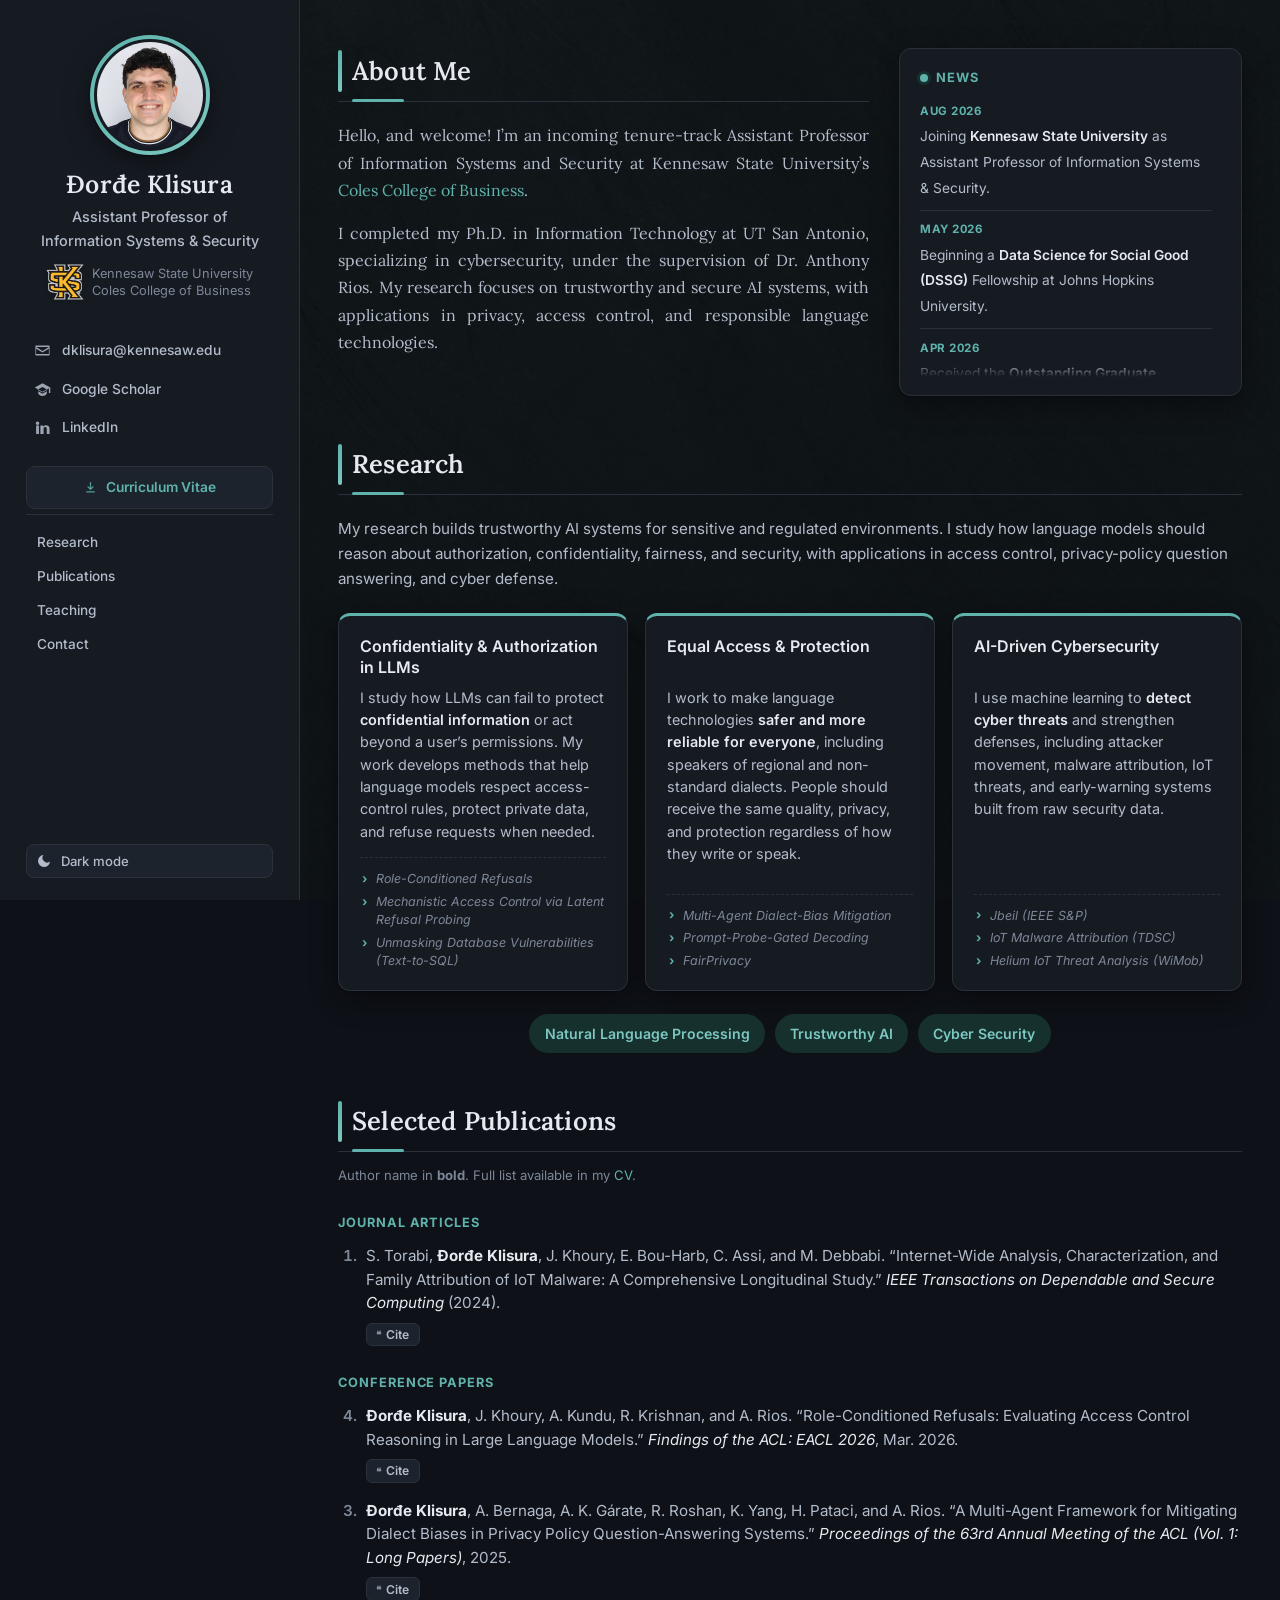
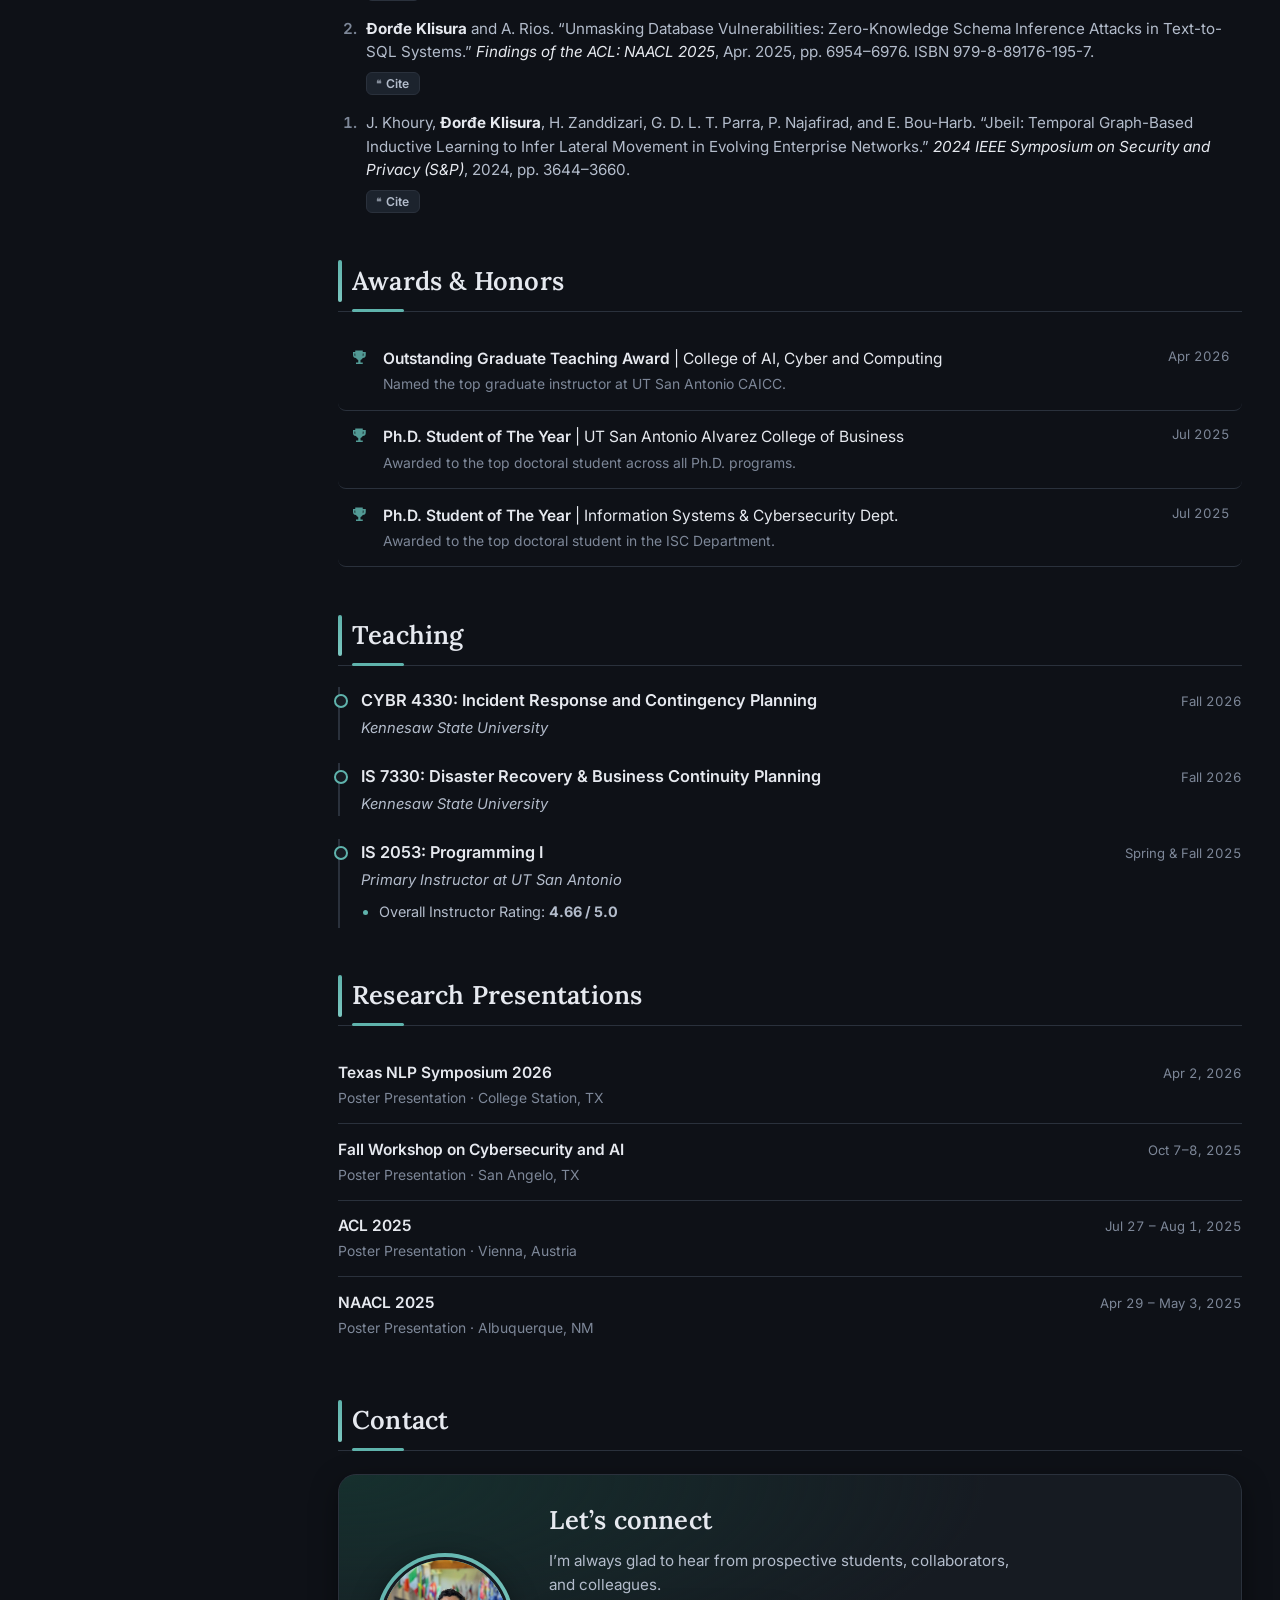
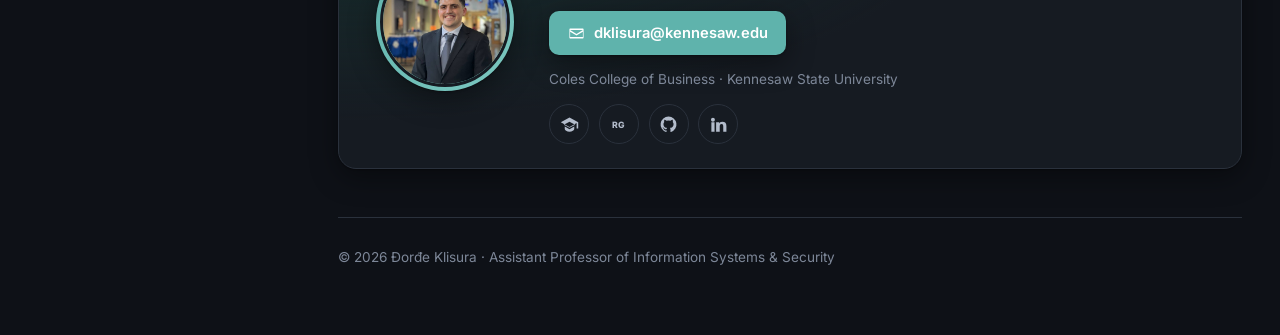
==== commit 7ba2e3e4: "Switch headings to Lora, widen content, refine text sizes and contact card - Use Lora serif for head" ====
--- a/index.html
+++ b/index.html
@@ -74,9 +74,9 @@
   <!-- Fonts -->
   <link rel="preconnect" href="https://fonts.googleapis.com" />
   <link rel="preconnect" href="https://fonts.gstatic.com" crossorigin />
-  <link href="https://fonts.googleapis.com/css2?family=Newsreader:ital,opsz,wght@0,6..72,400;0,6..72,500;0,6..72,600;1,6..72,400&family=Inter:wght@400;500;600;700&display=swap" rel="stylesheet" />
-
-  <link rel="stylesheet" href="assets/css/style.css?v=20260606b" />
+  <link href="https://fonts.googleapis.com/css2?family=Lora:ital,wght@0,400;0,500;0,600;0,700;1,400&family=Inter:wght@400;500;600;700&display=swap" rel="stylesheet" />
+
+  <link rel="stylesheet" href="assets/css/style.css?v=20260606d" />
 </head>
 <body>
   <a class="skip-link" href="#main">Skip to content</a>
--- a/assets/css/style.css
+++ b/assets/css/style.css
@@ -17,7 +17,7 @@
   --gold:      #b8860b;
   --shadow:    0 1px 2px rgba(20,30,50,.04), 0 6px 24px rgba(20,30,50,.06);
   --radius:    12px;
-  --maxw:      820px;
+  --maxw:      980px;
   --sidebar-w: 300px;
 }
 
@@ -121,7 +121,7 @@
 }
 
 .name {
-  font-family: "Newsreader", Georgia, serif;
+  font-family: "Lora", Georgia, serif;
   font-weight: 600;
   font-size: 1.55rem;
   line-height: 1.2;
@@ -196,7 +196,7 @@
 .section { margin-bottom: 2.8rem; scroll-margin-top: 1.5rem; }
 
 .section h2 {
-  font-family: "Newsreader", Georgia, serif;
+  font-family: "Lora", Georgia, serif;
   font-size: 1.6rem;
   font-weight: 600;
   letter-spacing: .2px;
@@ -220,8 +220,8 @@
 }
 
 .lede {
-  font-size: 1.12rem; line-height: 1.75; color: var(--text-soft);
-  font-family: "Newsreader", Georgia, serif; margin: 0;
+  font-size: 1rem; line-height: 1.7; color: var(--text-soft);
+  font-family: "Lora", Georgia, serif; margin: 0;
   text-align: justify; text-justify: inter-word; hyphens: auto;
 }
 .lede strong { color: var(--text); font-weight: 600; }
@@ -282,7 +282,7 @@
 
 /* research narrative */
 .section-intro {
-  font-size: 1.02rem; line-height: 1.7; color: var(--text-soft);
+  font-size: .95rem; line-height: 1.65; color: var(--text-soft);
   margin: 0 0 1.4rem;
 }
 .research-grid {
@@ -320,7 +320,7 @@
 
 /* tags */
 .tags { display: flex; flex-wrap: wrap; justify-content: center; gap: .6rem; margin-top: .4rem; }
-@media (max-width: 600px) { .tags { justify-content: flex-start; } }
+@media (max-width: 600px) { .tags { display: none; } }
 .tag {
   background: var(--accent-soft); color: var(--accent-2);
   padding: .45rem .9rem; border-radius: 999px;
@@ -549,7 +549,7 @@
    ============================================================ */
 .contact-card {
   display: flex; align-items: center; gap: 2.2rem;
-  margin-top: 1.4rem; padding: 2.1rem 2.3rem;
+  margin-top: 1.4rem; padding: 1.5rem 2.3rem;
   background:
     radial-gradient(120% 140% at 0% 0%, var(--accent-soft), transparent 60%),
     var(--surface);
@@ -567,10 +567,10 @@
 }
 .contact-body { min-width: 0; }
 .contact-title {
-  font-family: "Newsreader", Georgia, serif; font-size: 1.6rem; font-weight: 600;
+  font-family: "Lora", Georgia, serif; font-size: 1.6rem; font-weight: 600;
   margin: 0 0 .5rem; color: var(--text); letter-spacing: .2px;
 }
-.contact-msg { margin: 0 0 1.2rem; font-size: .95rem; line-height: 1.6; color: var(--text-soft); max-width: 48ch; }
+.contact-msg { margin: 0 0 .95rem; font-size: .95rem; line-height: 1.55; color: var(--text-soft); max-width: 48ch; }
 .contact-email {
   display: inline-flex; align-items: center; gap: .55rem;
   background: var(--accent); color: #fff; padding: .6rem 1.15rem; border-radius: 10px;
@@ -579,7 +579,7 @@
 }
 .contact-email:hover { background: var(--accent-2); text-decoration: none; transform: translateY(-1px); }
 .contact-email svg { width: 17px; height: 17px; fill: currentColor; }
-.contact-office { margin: 1rem 0 1.1rem; font-size: .85rem; color: var(--text-dim); }
+.contact-office { margin: .8rem 0 .9rem; font-size: .85rem; color: var(--text-dim); }
 .contact-socials { display: flex; gap: .6rem; }
 .contact-socials a {
   width: 40px; height: 40px; border-radius: 50%;
@@ -705,7 +705,7 @@
     box-shadow: var(--shadow);
   }
   .topbar-name {
-    font-family: "Newsreader", Georgia, serif;
+    font-family: "Lora", Georgia, serif;
     font-weight: 600; font-size: 1.2rem; letter-spacing: .2px; color: var(--text);
   }
   .nav-toggle { display: flex; top: 6px; right: 10px; width: 44px; height: 44px; z-index: 65; }
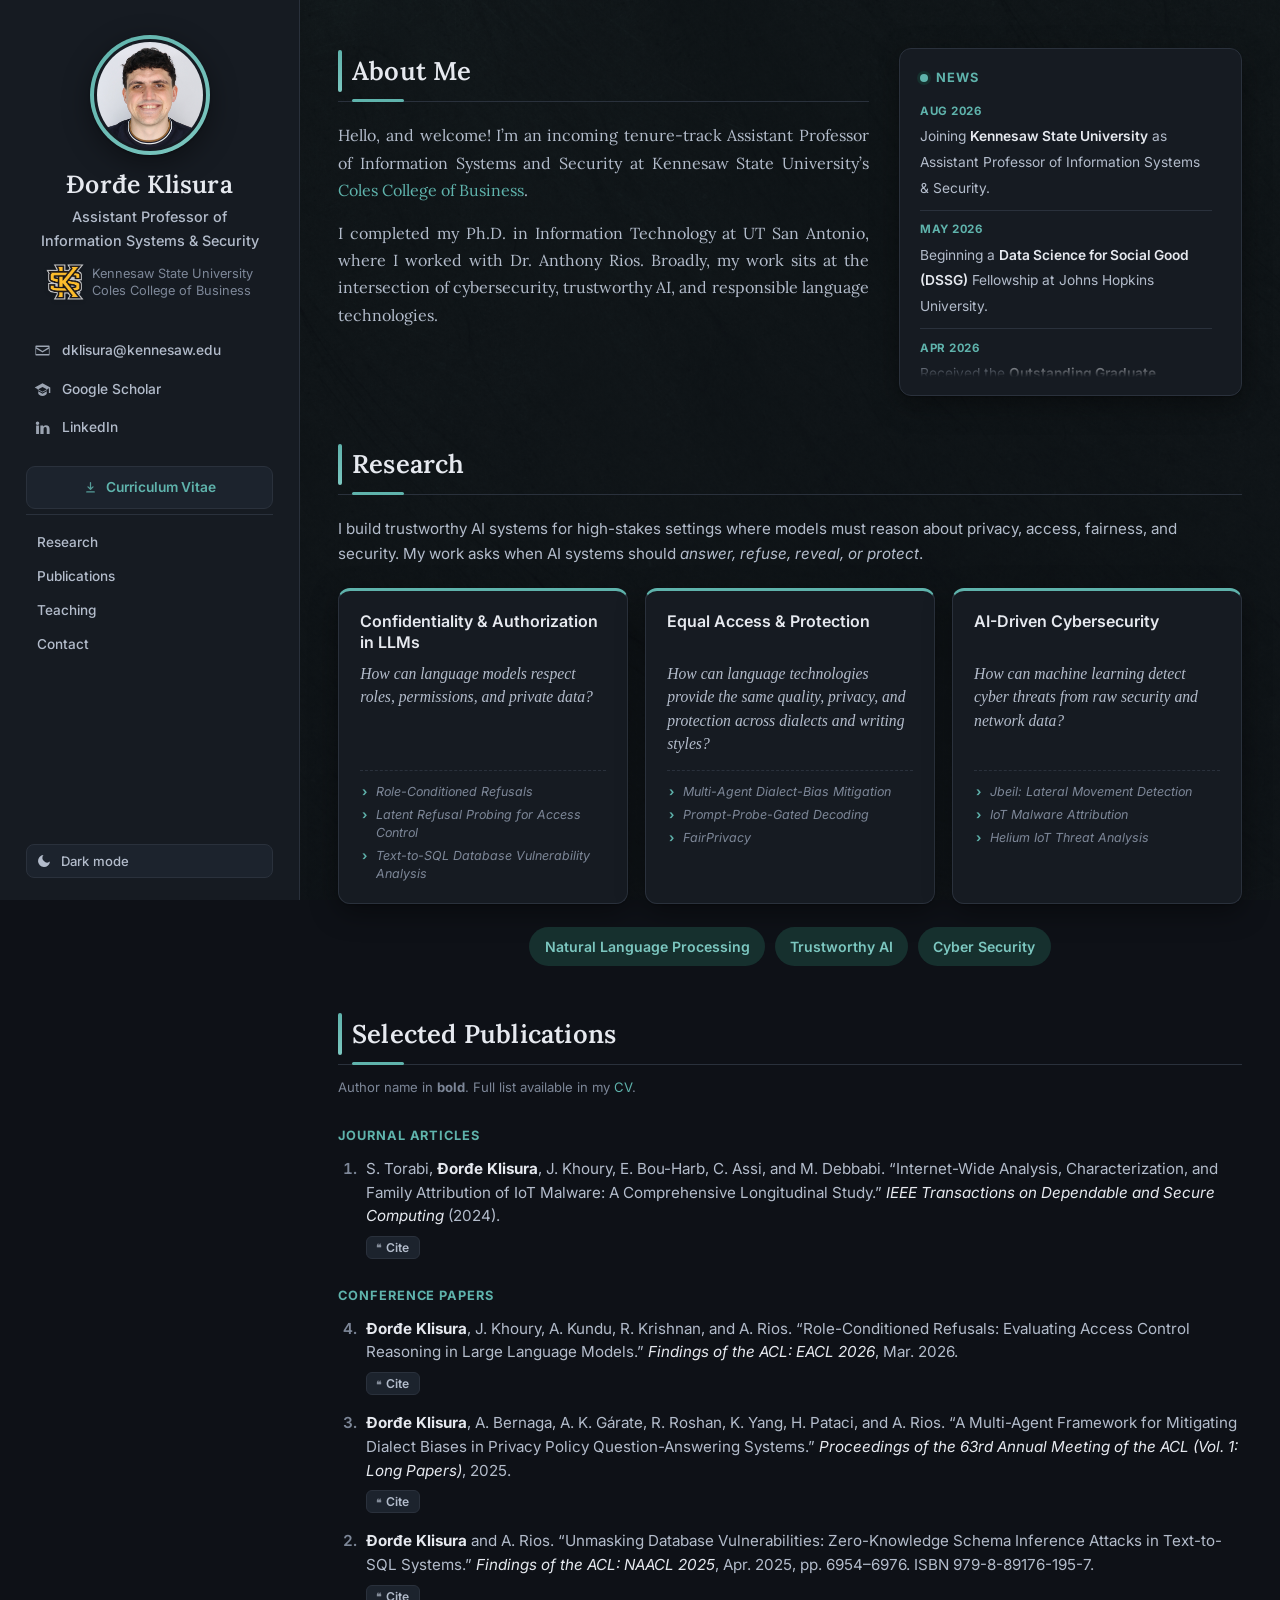
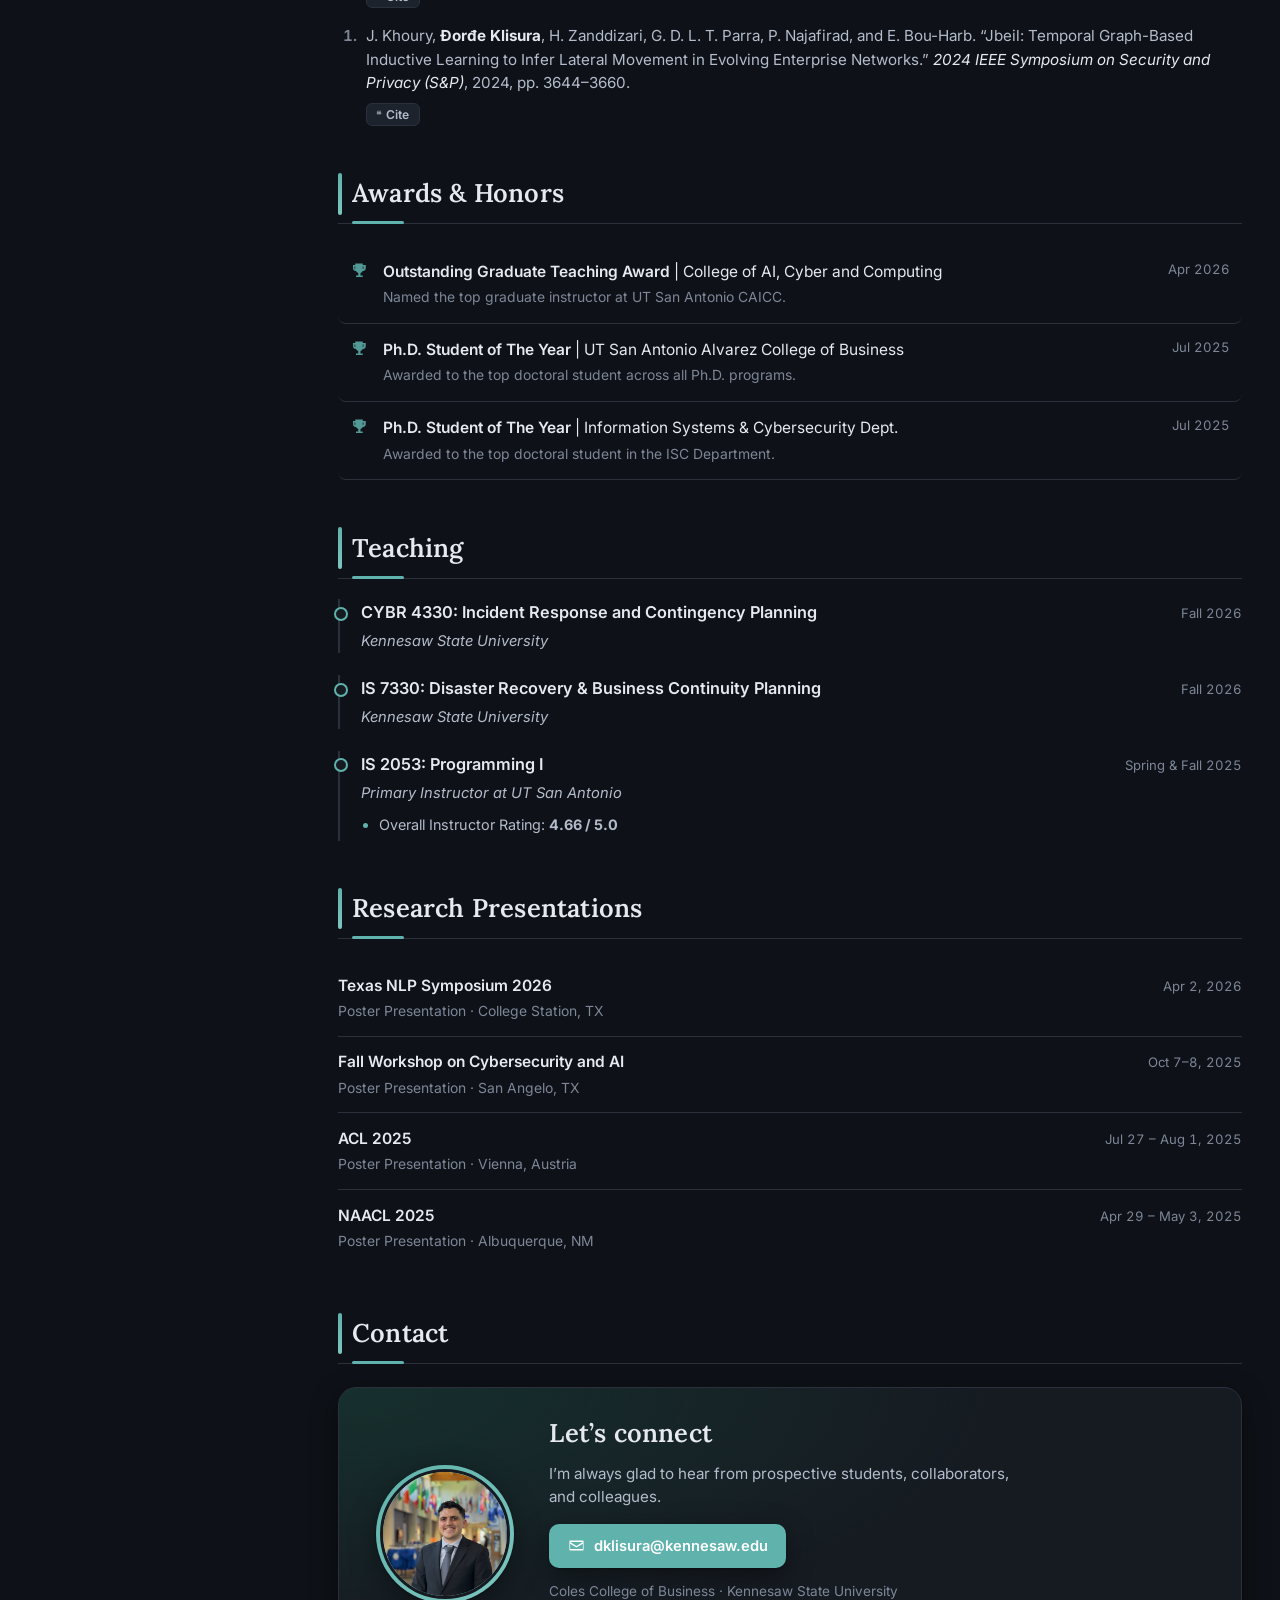
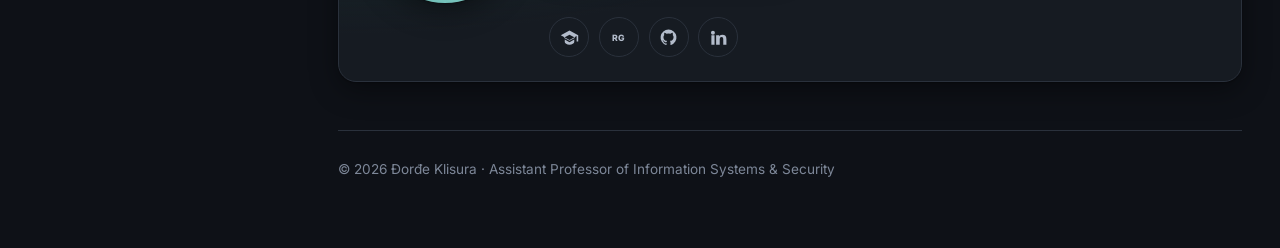
==== commit 9e5fa90c: "Refresh Research section copy with guiding questions; subgrid-align cards; update About Me - Researc" ====
--- a/index.html
+++ b/index.html
@@ -76,7 +76,7 @@
   <link rel="preconnect" href="https://fonts.gstatic.com" crossorigin />
   <link href="https://fonts.googleapis.com/css2?family=Lora:ital,wght@0,400;0,500;0,600;0,700;1,400&family=Inter:wght@400;500;600;700&display=swap" rel="stylesheet" />
 
-  <link rel="stylesheet" href="assets/css/style.css?v=20260606d" />
+  <link rel="stylesheet" href="assets/css/style.css?v=20260606j" />
 </head>
 <body>
   <a class="skip-link" href="#main">Skip to content</a>
@@ -161,10 +161,9 @@
           <a href="https://campus.kennesaw.edu/colleges-departments/coles/academics/information-systems-security/index.php" target="_blank" rel="noopener">Coles College of Business</a>.
         </p>
         <p class="lede" style="margin-top: 1rem;">
-          I completed my Ph.D. in Information Technology at UT San Antonio, specializing in cybersecurity,
-          under the supervision of Dr. Anthony Rios. My research focuses on
-          trustworthy and secure AI systems, with applications in privacy, access control, and
-          responsible language technologies.
+          I completed my Ph.D. in Information Technology at UT San Antonio, where I worked with
+          Dr. Anthony Rios. Broadly, my work sits at the intersection of cybersecurity, trustworthy AI,
+          and responsible language technologies.
         </p>
         </div>
         <aside class="about-news">
@@ -202,30 +201,26 @@
       <section id="research" class="section">
         <h2>Research</h2>
         <p class="section-intro">
-          My research builds trustworthy AI systems for sensitive and regulated environments.
-          I study how language models should reason about authorization, confidentiality, fairness,
-          and security, with applications in access control, privacy-policy question answering, and cyber defense.
+          I build trustworthy AI systems for high-stakes settings where models must reason about
+          privacy, access, fairness, and security. My work asks when AI systems should
+          <em>answer, refuse, reveal, or protect</em>.
         </p>
         <div class="research-grid">
           <article class="research-card">
             <h3>Confidentiality &amp; Authorization in LLMs</h3>
-            <p>
-              I study how LLMs can fail to protect <strong>confidential information</strong> or act beyond a
-              user’s permissions. My work develops methods that help language models respect access-control
-              rules, protect private data, and refuse requests when needed.
+            <p class="research-q">
+              How can language models respect roles, permissions, and private data?
             </p>
             <ul class="research-papers">
               <li>Role-Conditioned Refusals</li>
-              <li>Mechanistic Access Control via Latent Refusal Probing</li>
-              <li>Unmasking Database Vulnerabilities (Text-to-SQL)</li>
+              <li>Latent Refusal Probing for Access Control</li>
+              <li>Text-to-SQL Database Vulnerability Analysis</li>
             </ul>
           </article>
           <article class="research-card">
             <h3>Equal Access &amp; Protection</h3>
-            <p>
-              I work to make language technologies <strong>safer and more reliable for everyone</strong>,
-              including speakers of regional and non-standard dialects. People should receive the same quality,
-              privacy, and protection regardless of how they write or speak.
+            <p class="research-q">
+              How can language technologies provide the same quality, privacy, and protection across dialects and writing styles?
             </p>
             <ul class="research-papers">
               <li>Multi-Agent Dialect-Bias Mitigation</li>
@@ -235,15 +230,13 @@
           </article>
           <article class="research-card">
             <h3>AI-Driven Cybersecurity</h3>
-            <p>
-              I use machine learning to <strong>detect cyber threats</strong> and strengthen defenses,
-              including attacker movement, malware attribution, IoT threats, and early-warning systems
-              built from raw security data.
+            <p class="research-q">
+              How can machine learning detect cyber threats from raw security and network data?
             </p>
             <ul class="research-papers">
-              <li>Jbeil (IEEE S&amp;P)</li>
-              <li>IoT Malware Attribution (TDSC)</li>
-              <li>Helium IoT Threat Analysis (WiMob)</li>
+              <li>Jbeil: Lateral Movement Detection</li>
+              <li>IoT Malware Attribution</li>
+              <li>Helium IoT Threat Analysis</li>
             </ul>
           </article>
         </div>
--- a/assets/css/style.css
+++ b/assets/css/style.css
@@ -36,6 +36,9 @@
   --shadow:    0 1px 2px rgba(0,0,0,.3), 0 8px 28px rgba(0,0,0,.4);
 }
 
+/* Larger content column only on big displays (e.g. large Macs/monitors) */
+@media (min-width: 1600px) { :root { --maxw: 1100px; } }
+
 * { box-sizing: border-box; }
 
 html { scroll-behavior: smooth; }
@@ -286,10 +289,12 @@
   margin: 0 0 1.4rem;
 }
 .research-grid {
-  display: grid; grid-template-columns: repeat(3, 1fr); gap: 1.1rem; margin-bottom: 1.4rem;
+  display: grid; grid-template-columns: repeat(3, 1fr);
+  grid-template-rows: auto auto auto;   /* title · question · papers */
+  gap: 1.1rem; margin-bottom: 1.4rem;
 }
 .research-card {
-  display: flex; flex-direction: column;
+  display: grid; grid-template-rows: subgrid; grid-row: span 3; row-gap: 0;
   background: var(--surface); border: 1px solid var(--border);
   border-radius: var(--radius); padding: 1.25rem 1.3rem; box-shadow: var(--shadow);
   border-top: 3px solid var(--accent);
@@ -298,14 +303,18 @@
 .research-card:hover { transform: translateY(-3px); }
 .research-card h3 {
   margin: 0 0 .55rem; font-size: 1rem; font-weight: 600; color: var(--text);
-  line-height: 1.3; min-height: 2.6em;   /* 2 lines, so descriptions align */
+  line-height: 1.3;
 }
 .research-card p {
   margin: 0 0 .9rem; font-size: .9rem; line-height: 1.55; color: var(--text-soft);
 }
+.research-card .research-q {
+  font-family: "Lora", Georgia, serif; font-style: italic;
+  font-size: .98rem; line-height: 1.5; color: var(--text-soft);
+}
 .research-card strong { color: var(--text); font-weight: 600; }
 .research-card .research-papers {
-  list-style: none; margin: auto 0 0; padding: .75rem 0 0;
+  list-style: none; margin: 0; padding: .75rem 0 0;
   border-top: 1px dashed var(--border);
 }
 .research-card .research-papers li {
@@ -689,8 +698,8 @@
    ============================================================ */
 @media (max-width: 980px) {
   .two-col, .skills-grid { grid-template-columns: 1fr; }
-  .research-grid { grid-template-columns: 1fr; }
-  .research-card h3 { min-height: 0; }   /* stacked: no need to reserve 2 lines */
+  .research-grid { grid-template-columns: 1fr; grid-template-rows: none; }
+  .research-card { display: flex; flex-direction: column; grid-row: auto; }
   .about-grid { grid-template-columns: 1fr; gap: 1.4rem; }
   .about-news { position: static; }
 }
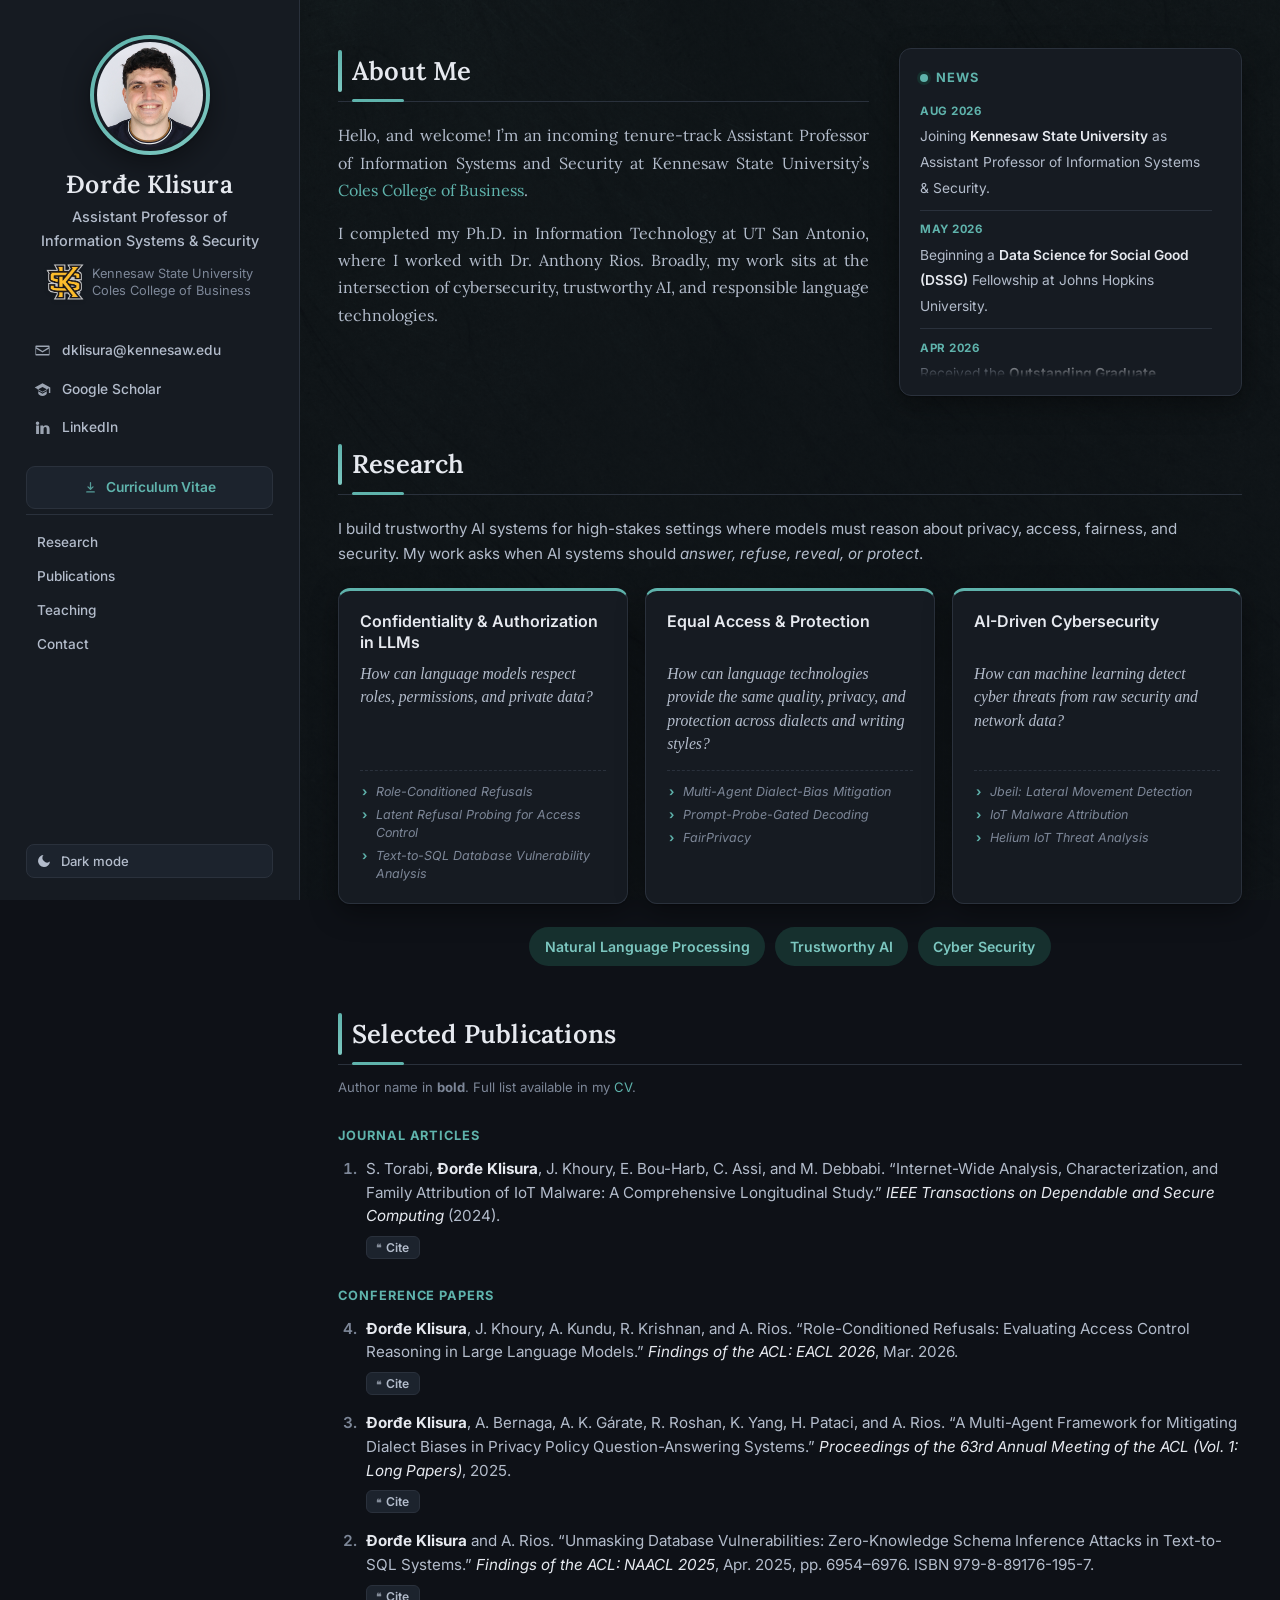
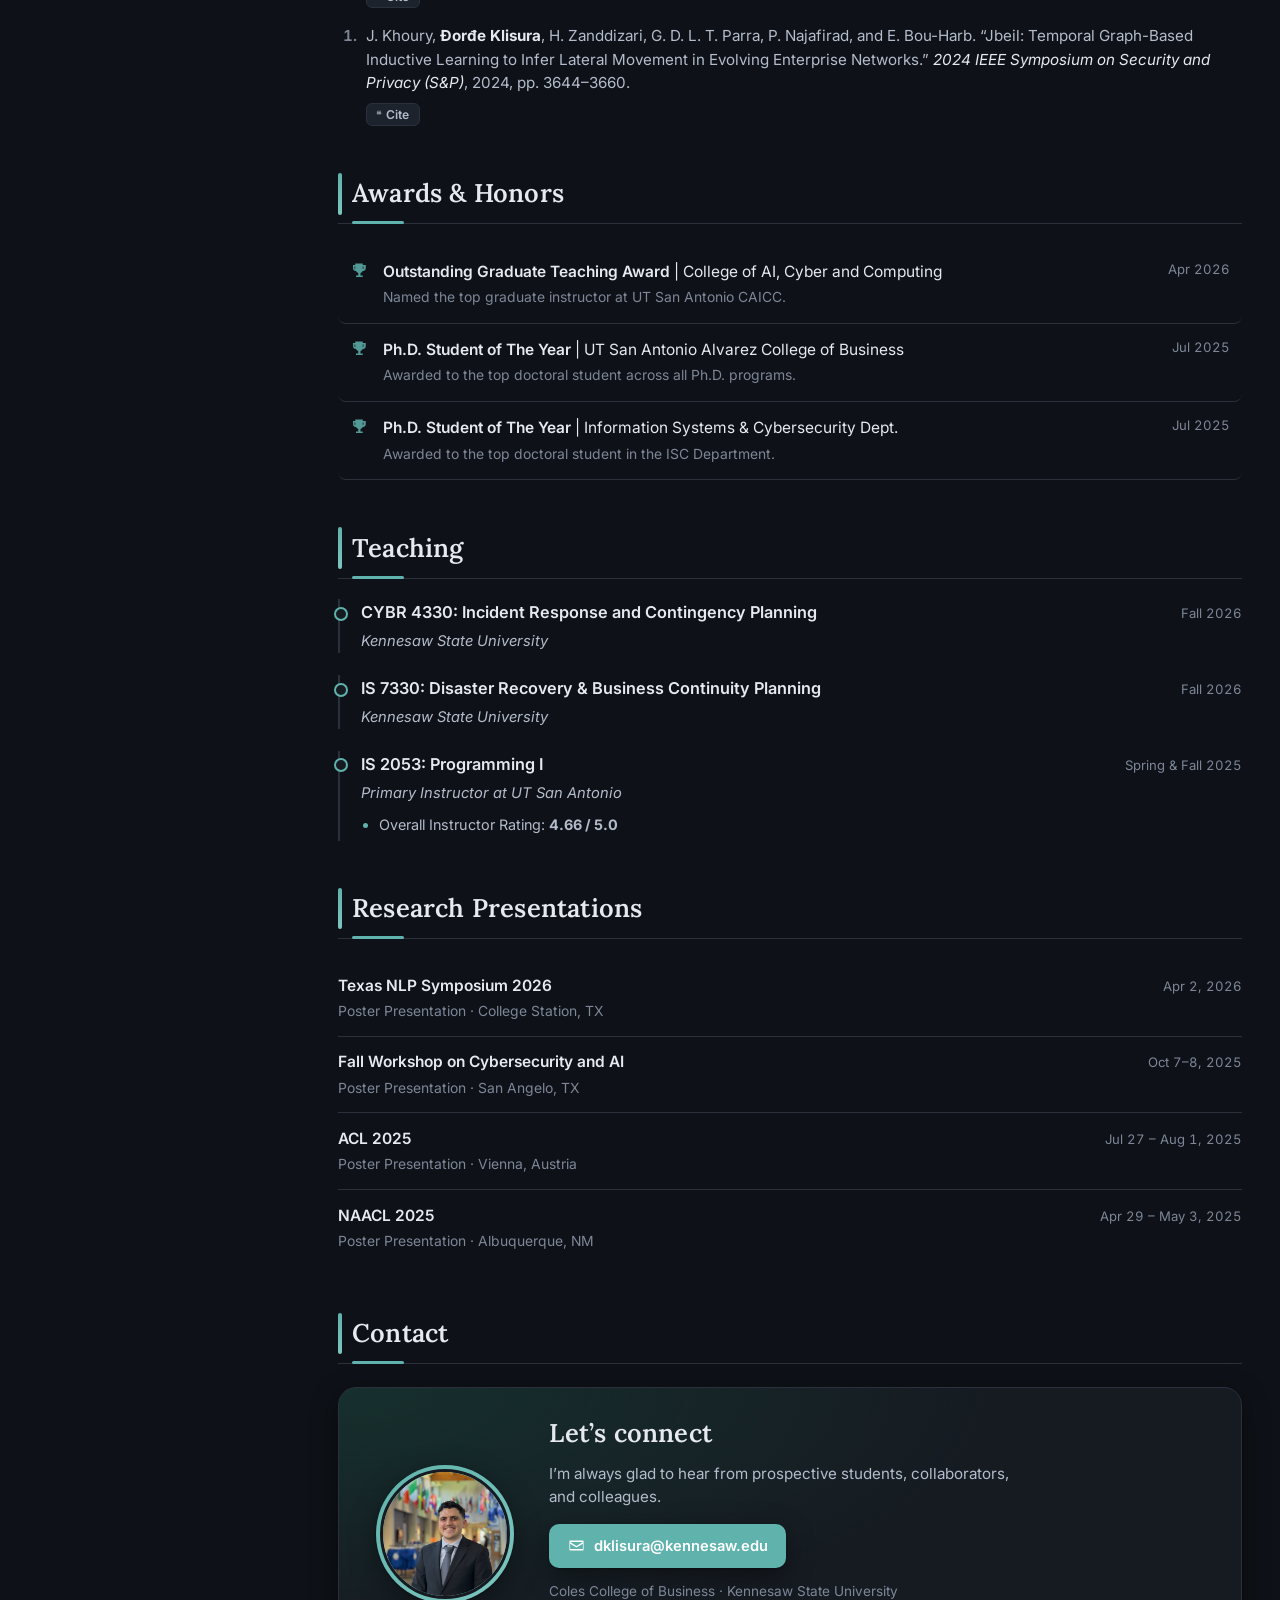
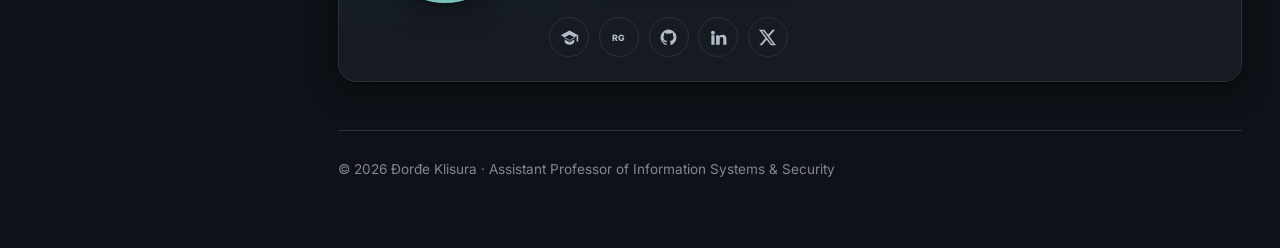
==== commit cee6159e: "Add X (Twitter) link to Contact card Co-Authored-By: Claude Opus 4.8 (1M context) <noreply@anthropic" ====
--- a/index.html
+++ b/index.html
@@ -76,7 +76,7 @@
   <link rel="preconnect" href="https://fonts.gstatic.com" crossorigin />
   <link href="https://fonts.googleapis.com/css2?family=Lora:ital,wght@0,400;0,500;0,600;0,700;1,400&family=Inter:wght@400;500;600;700&display=swap" rel="stylesheet" />
 
-  <link rel="stylesheet" href="assets/css/style.css?v=20260606j" />
+  <link rel="stylesheet" href="assets/css/style.css?v=20260606k" />
 </head>
 <body>
   <a class="skip-link" href="#main">Skip to content</a>
@@ -416,6 +416,9 @@
               <a href="https://www.linkedin.com/in/djordje-klisura/" target="_blank" rel="noopener" aria-label="LinkedIn">
                 <svg viewBox="0 0 24 24" aria-hidden="true"><path d="M4.98 3.5a2.5 2.5 0 1 1 0 5 2.5 2.5 0 0 1 0-5ZM3 9h4v12H3V9Zm6 0h3.8v1.7h.05c.53-1 1.83-2.05 3.77-2.05C20.5 8.65 22 10.6 22 14v7h-4v-6.2c0-1.5-.03-3.4-2.07-3.4-2.07 0-2.39 1.6-2.39 3.3V21H9V9Z"/></svg>
               </a>
+              <a href="https://x.com/dr_klisura" target="_blank" rel="noopener" aria-label="X">
+                <svg viewBox="0 0 24 24" aria-hidden="true"><path d="M18.244 2.25h3.308l-7.227 8.26 8.502 11.24H16.17l-5.214-6.817L4.99 21.75H1.68l7.73-8.835L1.254 2.25H8.08l4.713 6.231 5.45-6.231Zm-1.161 17.52h1.833L7.084 4.126H5.117L17.083 19.77Z"/></svg>
+              </a>
             </div>
           </div>
         </div>
--- a/assets/css/style.css
+++ b/assets/css/style.css
@@ -737,8 +737,12 @@
   .backdrop.show { opacity: 1; pointer-events: auto; }
 }
 
+@media (max-width: 600px) {
+  /* stack course title and term so the date is always below the title */
+  .entry-head { flex-direction: column; align-items: flex-start; gap: .1rem; }
+}
+
 @media (max-width: 520px) {
-  .entry-head { gap: .2rem; }
   /* comfortable tap targets for Cite buttons */
   .cite-btn, .pub-link { padding: .35rem .8rem; font-size: .8rem; }
   /* give the news feed a touch more room when stacked full-width */
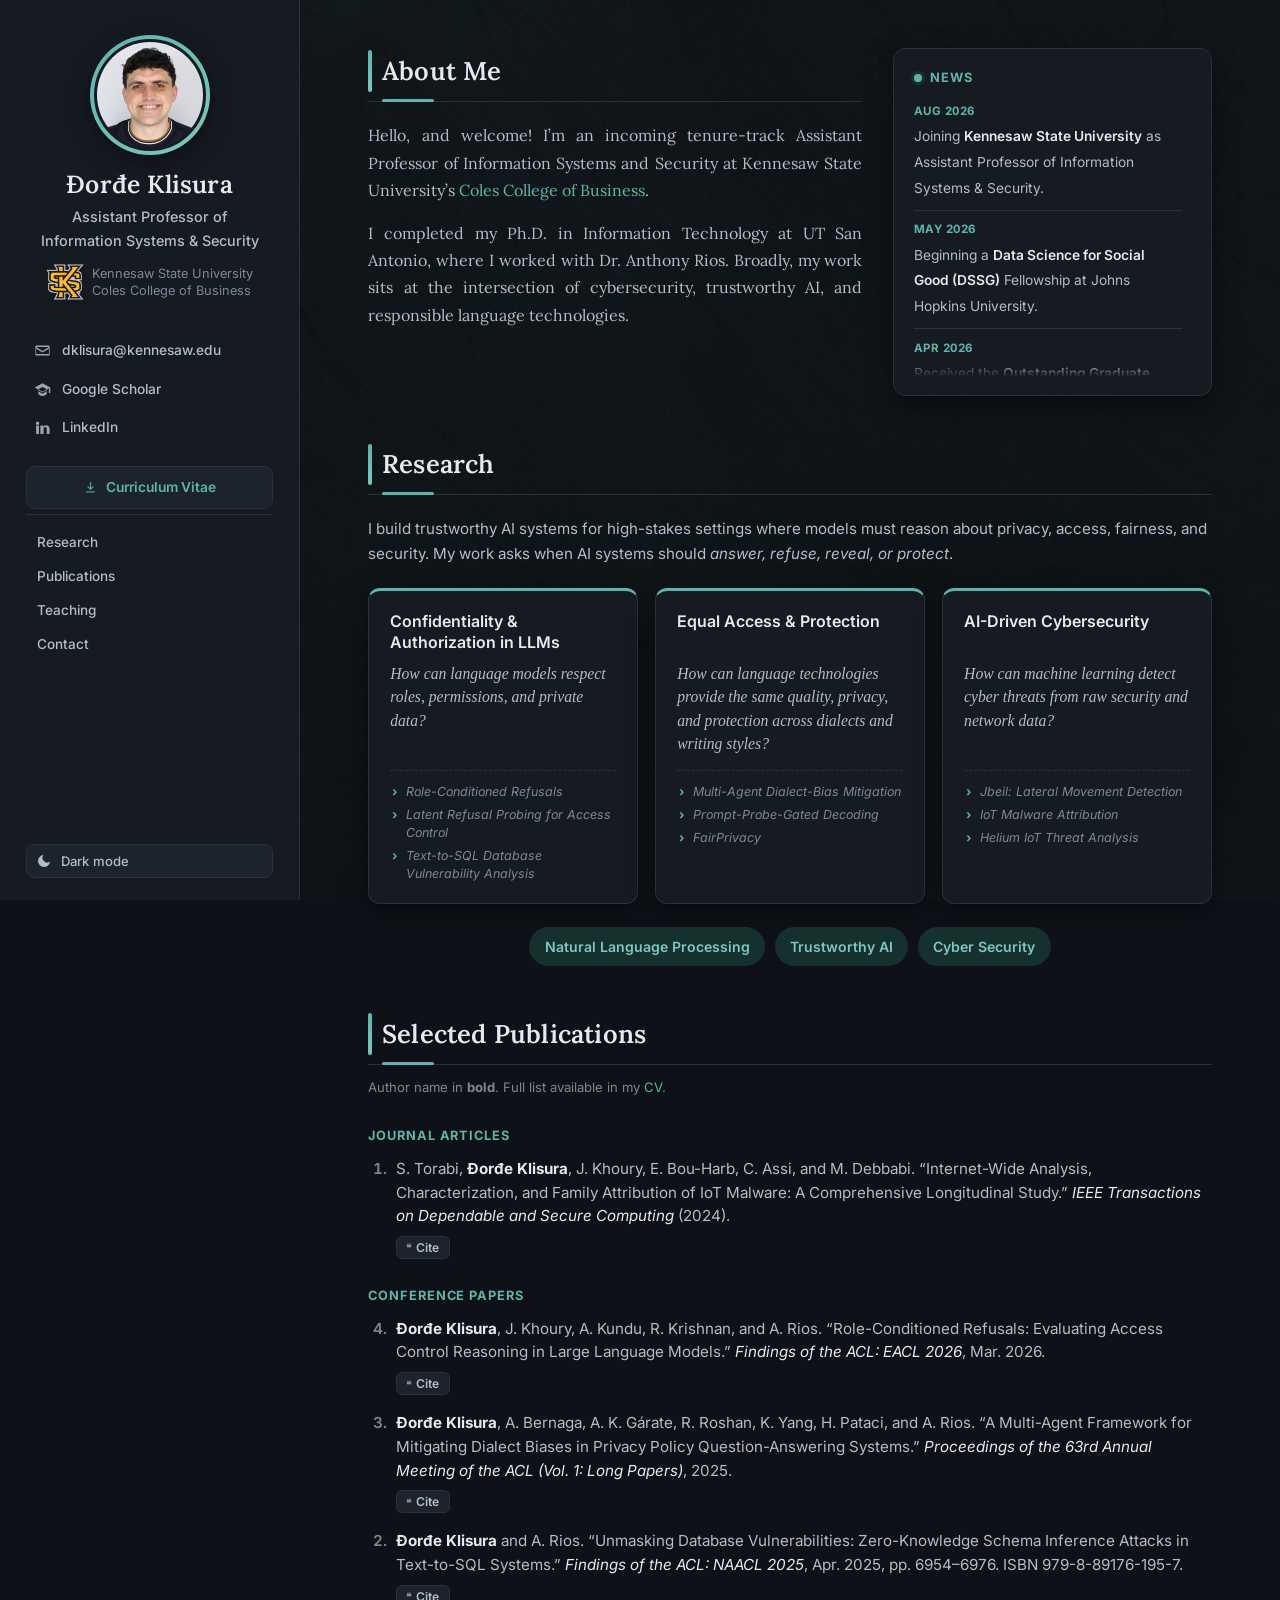
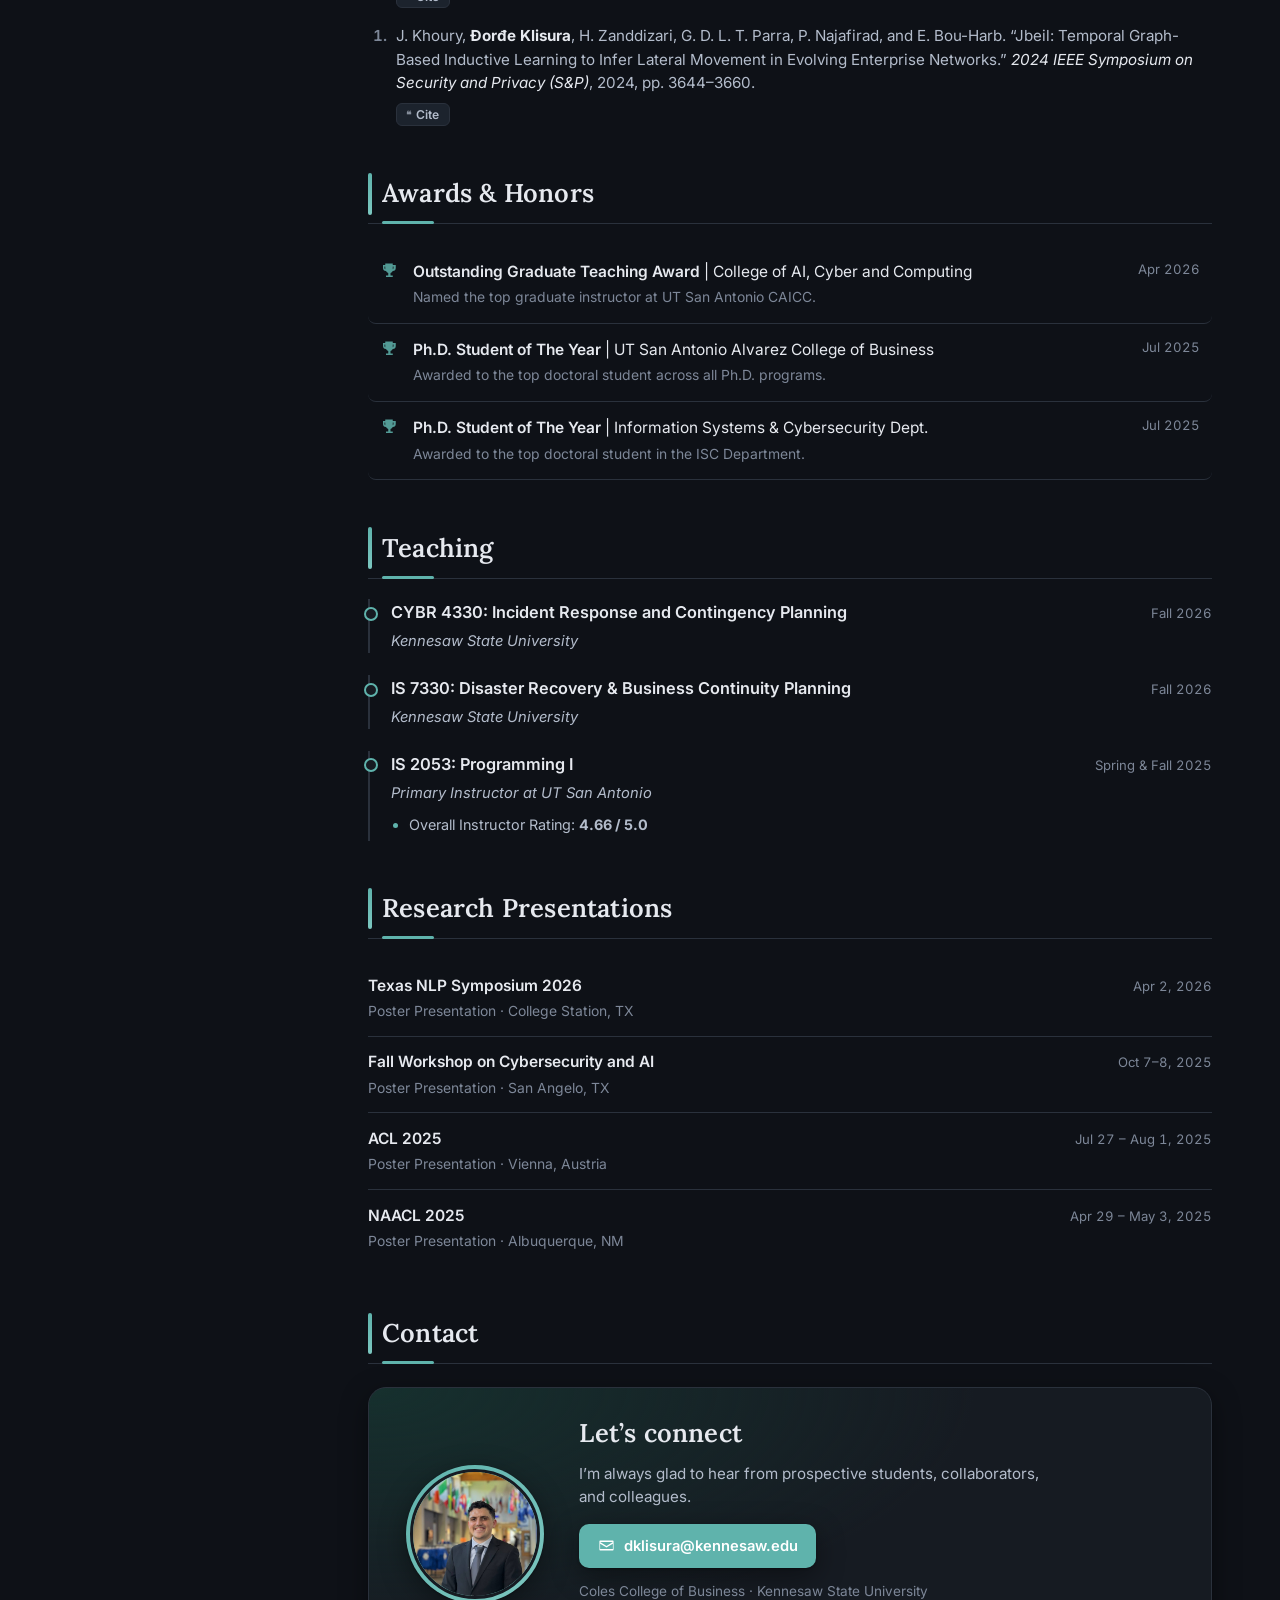
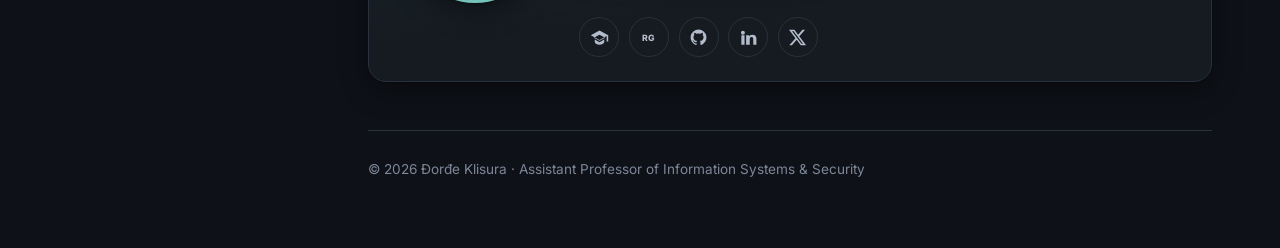
==== commit 1d2bf45b: "Narrow content column (920px laptop, 1020px large screens) Co-Authored-By: Claude Opus 4.8 (1M conte" ====
--- a/index.html
+++ b/index.html
@@ -76,7 +76,7 @@
   <link rel="preconnect" href="https://fonts.gstatic.com" crossorigin />
   <link href="https://fonts.googleapis.com/css2?family=Lora:ital,wght@0,400;0,500;0,600;0,700;1,400&family=Inter:wght@400;500;600;700&display=swap" rel="stylesheet" />
 
-  <link rel="stylesheet" href="assets/css/style.css?v=20260606k" />
+  <link rel="stylesheet" href="assets/css/style.css?v=20260606l" />
 </head>
 <body>
   <a class="skip-link" href="#main">Skip to content</a>
--- a/assets/css/style.css
+++ b/assets/css/style.css
@@ -17,7 +17,7 @@
   --gold:      #b8860b;
   --shadow:    0 1px 2px rgba(20,30,50,.04), 0 6px 24px rgba(20,30,50,.06);
   --radius:    12px;
-  --maxw:      980px;
+  --maxw:      920px;
   --sidebar-w: 300px;
 }
 
@@ -37,7 +37,7 @@
 }
 
 /* Larger content column only on big displays (e.g. large Macs/monitors) */
-@media (min-width: 1600px) { :root { --maxw: 1100px; } }
+@media (min-width: 1600px) { :root { --maxw: 1020px; } }
 
 * { box-sizing: border-box; }
 
